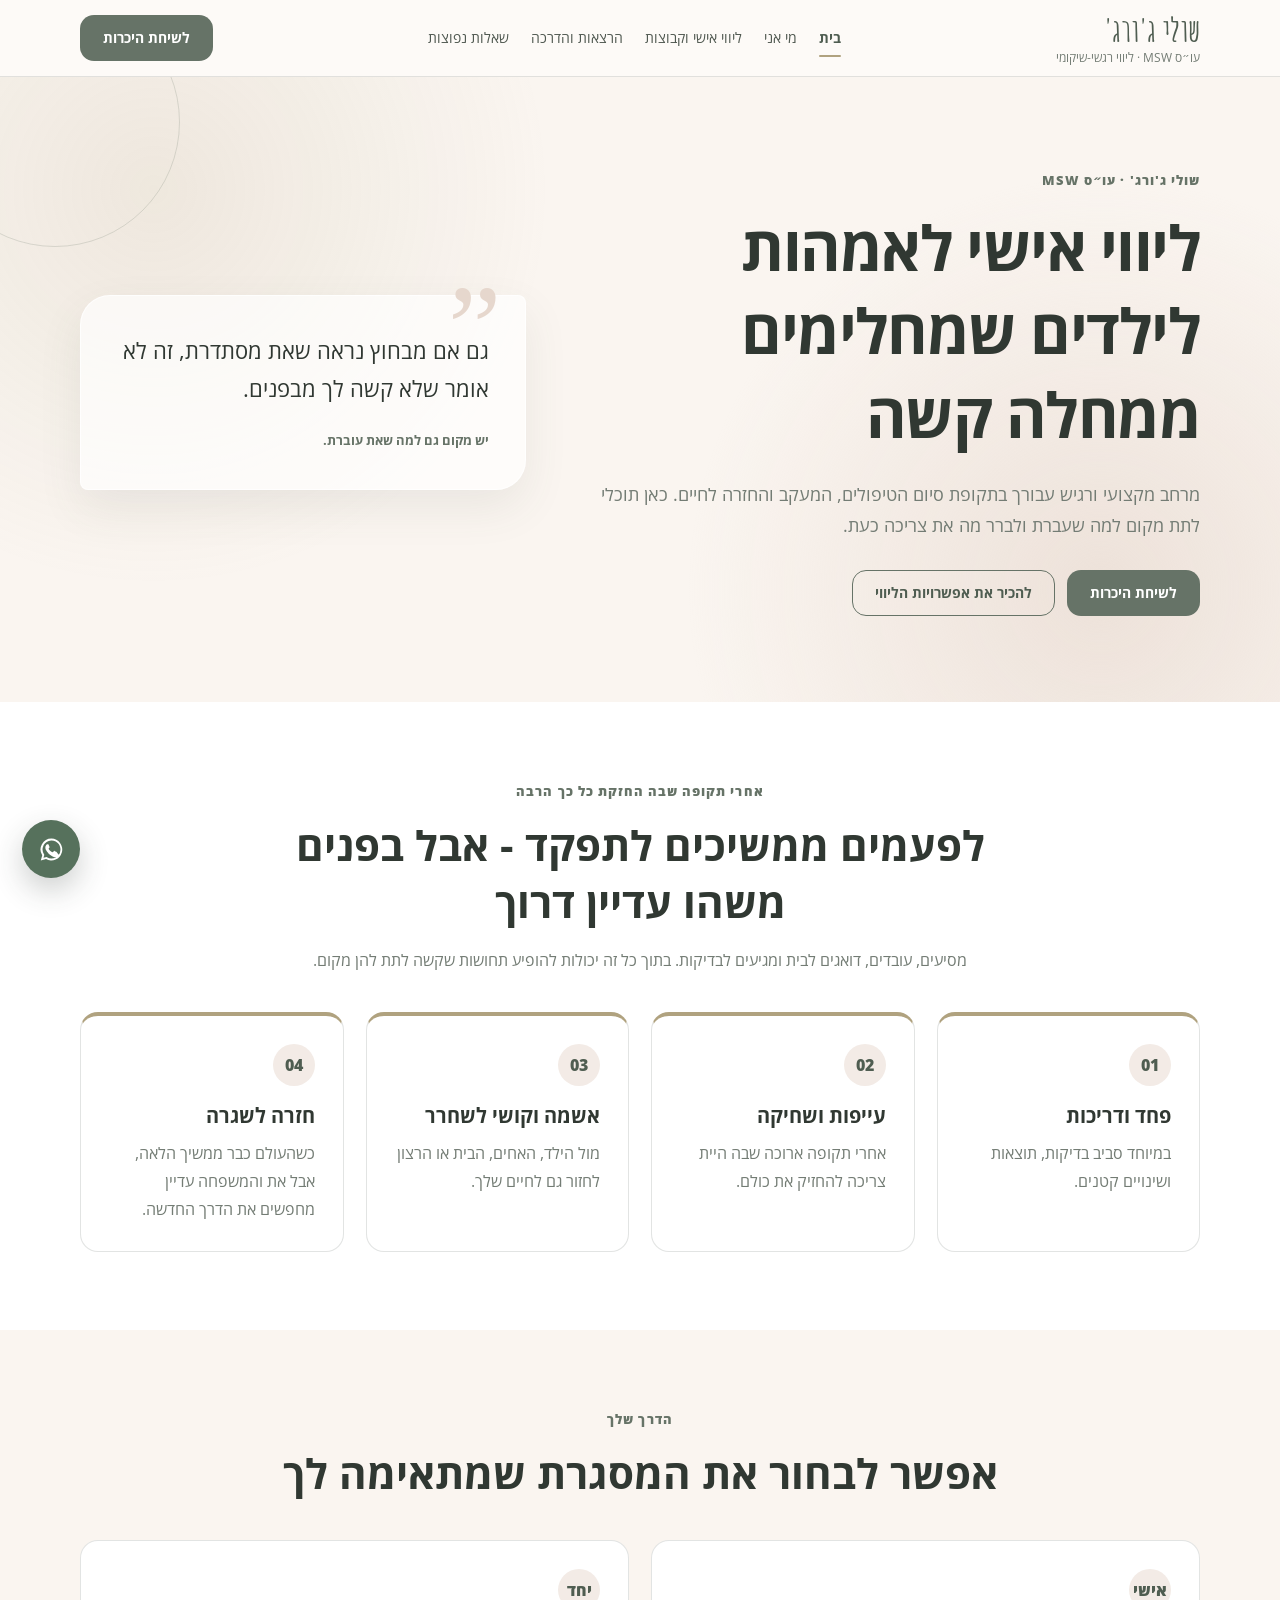
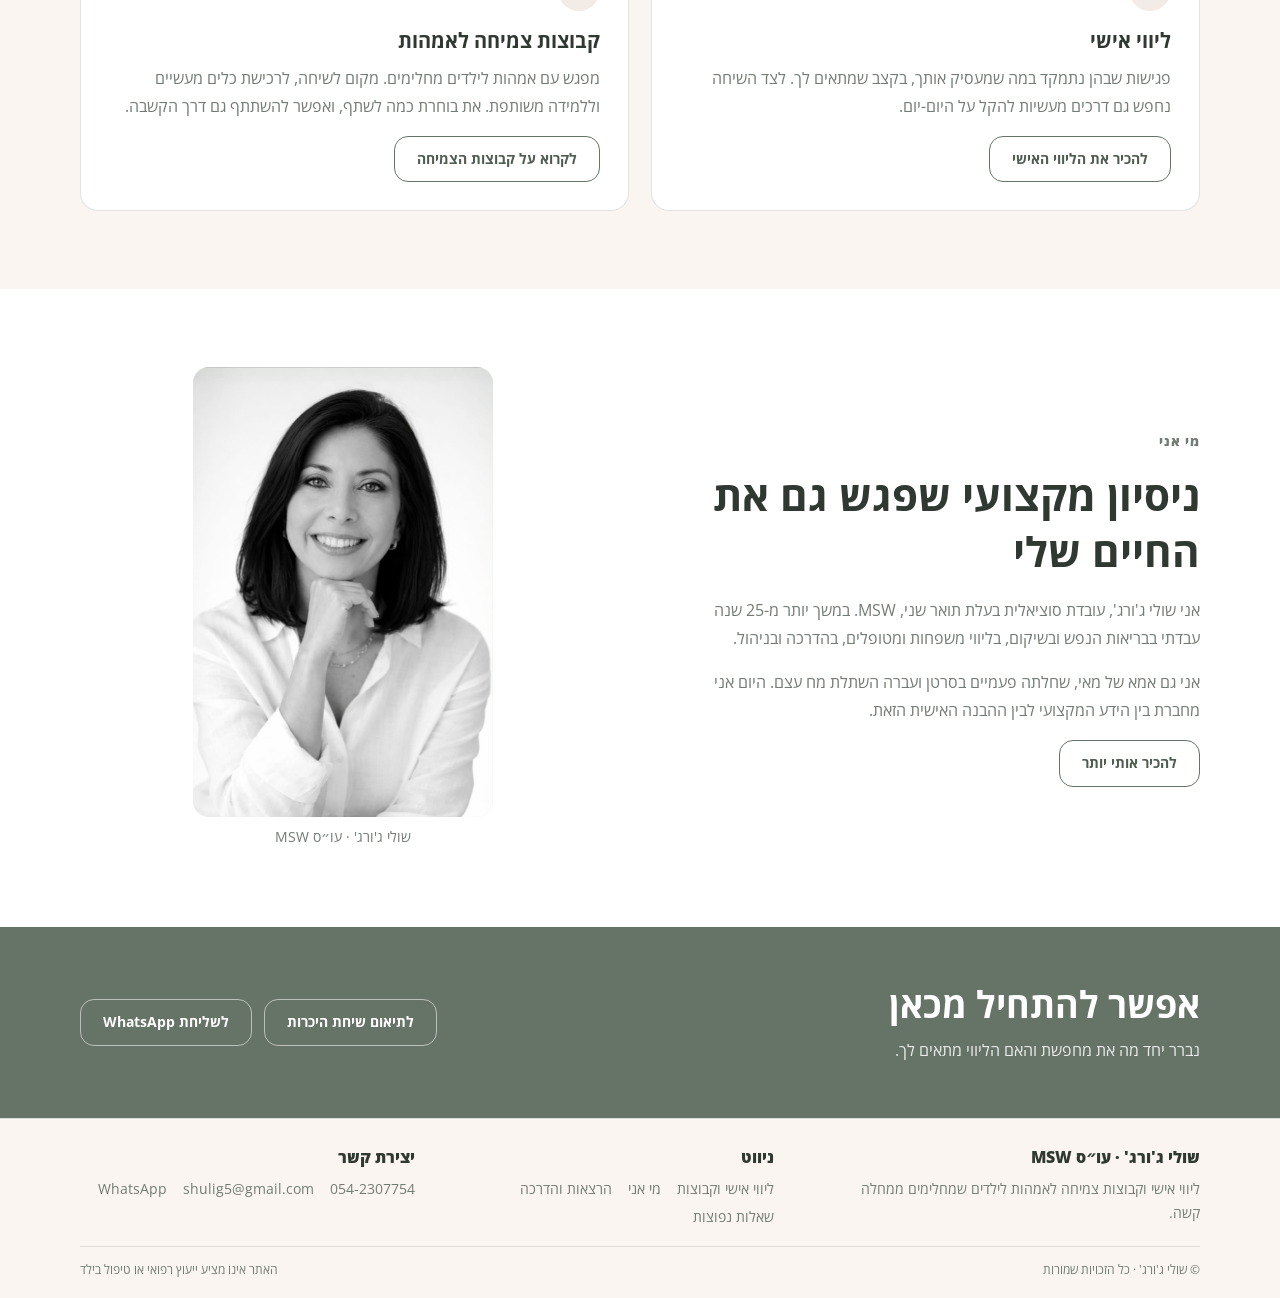
==== index.html @ ddf1c006 "Add Shuli portrait and compact mobile concern cards" ====
<!doctype html>
<html lang="he" dir="rtl">
  <head>
    <meta charset="UTF-8" />
    <meta name="viewport" content="width=device-width, initial-scale=1" />
    <title>שולי ג'ורג' | ליווי אישי וקבוצות צמיחה לאמהות</title>
    <meta name="description" content="ליווי אישי וקבוצות צמיחה לאמהות לילדים שמחלימים ממחלה קשה. שולי ג'ורג', עו״ס MSW, מציעה מרחב רגשי-שיקומי בתקופת סיום הטיפולים והחזרה לחיים." />
    <meta property="og:title" content="שולי ג'ורג' | ליווי אישי וקבוצות צמיחה לאמהות" />
    <meta property="og:description" content="ליווי אישי וקבוצות צמיחה לאמהות לילדים שמחלימים ממחלה קשה. שולי ג'ורג', עו״ס MSW, מציעה מרחב רגשי-שיקומי בתקופת סיום הטיפולים והחזרה לחיים." />
    <meta property="og:type" content="website" />
    <meta property="og:locale" content="he_IL" />
    <meta property="og:site_name" content="שולי ג'ורג'" />
    <meta name="twitter:card" content="summary" />
    <meta name="twitter:title" content="שולי ג'ורג' | ליווי אישי וקבוצות צמיחה לאמהות" />
    <meta name="twitter:description" content="ליווי אישי וקבוצות צמיחה לאמהות לילדים שמחלימים ממחלה קשה. שולי ג'ורג', עו״ס MSW, מציעה מרחב רגשי-שיקומי בתקופת סיום הטיפולים והחזרה לחיים." />
    <link rel="icon" href="favicon.svg" />
    <link rel="stylesheet" href="styles.css?v=portrait-compact-cards" />
    <script type="application/ld+json">{"@context":"https://schema.org","@type":"WebPage","name":"שולי ג'ורג' | ליווי אישי וקבוצות צמיחה לאמהות","description":"ליווי אישי וקבוצות צמיחה לאמהות לילדים שמחלימים ממחלה קשה. שולי ג'ורג', עו״ס MSW, מציעה מרחב רגשי-שיקומי בתקופת סיום הטיפולים והחזרה לחיים.","inLanguage":"he","author":{"@type":"Person","name":"שולי ג'ורג'","jobTitle":"עובדת סוציאלית MSW","telephone":"+972542307754","email":"shulig5@gmail.com","knowsLanguage":"he"}}</script>
  </head>
  <body>
    <a class="skip-link" href="#main">דילוג לתוכן המרכזי</a>
    <header class="site-header">
      <div class="container header-inner">
        <a class="brand" href="index.html" aria-label="שולי ג'ורג' - עמוד הבית">
          <span class="brand-name">שולי ג'ורג'</span>
          <span class="brand-role">עו״ס MSW · ליווי רגשי-שיקומי</span>
        </a>
        <nav class="desktop-nav" aria-label="ניווט ראשי">
          <a href="index.html" aria-current="page">בית</a>
          <a href="about.html">מי אני</a>
          <a href="support.html">ליווי אישי וקבוצות</a>
          <a href="organizations.html">הרצאות והדרכה</a>
          <a href="faq.html">שאלות נפוצות</a>
        </nav>
        <div class="header-actions">
          <a class="button button-primary" href="tel:+972542307754">לשיחת היכרות</a>
          <button class="menu-toggle" type="button" aria-label="פתיחת תפריט" aria-expanded="false" aria-controls="mobile-nav" data-menu-button><span></span></button>
        </div>
      </div>
      <nav class="mobile-nav" id="mobile-nav" aria-label="ניווט לנייד" data-mobile-menu>
        <a href="index.html" aria-current="page">בית</a><a href="about.html">מי אני</a><a href="support.html">ליווי אישי וקבוצות</a><a href="organizations.html">הרצאות והדרכת צוותים</a><a href="faq.html">שאלות נפוצות</a><a class="button button-primary" href="tel:+972542307754">לשיחת היכרות</a>
      </nav>
    </header>

    <main id="main">
      <section class="hero">
        <div class="container hero-grid">
          <div class="aos">
            <p class="eyebrow">שולי ג'ורג' · עו״ס MSW</p>
            <h1>ליווי אישי לאמהות לילדים שמחלימים ממחלה קשה</h1>
            <p class="hero-copy">מרחב מקצועי ורגיש עבורך בתקופת סיום הטיפולים, המעקב והחזרה לחיים. כאן תוכלי לתת מקום למה שעברת ולברר מה את צריכה כעת.</p>
            <div class="hero-actions">
              <a class="button button-primary" href="tel:+972542307754">לשיחת היכרות</a>
              <a class="button button-secondary" href="support.html">להכיר את אפשרויות הליווי</a>
            </div>
          </div>
          <aside class="hero-card aos" aria-label="מסר אישי">
            <p>גם אם מבחוץ נראה שאת מסתדרת, זה לא אומר שלא קשה לך מבפנים.</p>
            <small>יש מקום גם למה שאת עוברת.</small>
          </aside>
        </div>
      </section>

      <section class="section section-white">
        <div class="container">
          <div class="section-heading aos">
            <p class="eyebrow">אחרי תקופה שבה החזקת כל כך הרבה</p>
            <h2>לפעמים ממשיכים לתפקד - אבל בפנים משהו עדיין דרוך</h2>
            <p>מסיעים, עובדים, דואגים לבית ומגיעים לבדיקות. בתוך כל זה יכולות להופיע תחושות שקשה לתת להן מקום.</p>
          </div>
          <div class="grid-4 concern-cards">
            <article class="card card-accent aos"><span class="number">01</span><h3>פחד ודריכות</h3><p>במיוחד סביב בדיקות, תוצאות ושינויים קטנים.</p></article>
            <article class="card card-accent aos"><span class="number">02</span><h3>עייפות ושחיקה</h3><p>אחרי תקופה ארוכה שבה היית צריכה להחזיק את כולם.</p></article>
            <article class="card card-accent aos"><span class="number">03</span><h3>אשמה וקושי לשחרר</h3><p>מול הילד, האחים, הבית או הרצון לחזור גם לחיים שלך.</p></article>
            <article class="card card-accent aos"><span class="number">04</span><h3>חזרה לשגרה</h3><p>כשהעולם כבר ממשיך הלאה, אבל את והמשפחה עדיין מחפשים את הדרך החדשה.</p></article>
          </div>
        </div>
      </section>

      <section class="section section-alt">
        <div class="container">
          <div class="section-heading aos"><p class="eyebrow">הדרך שלך</p><h2>אפשר לבחור את המסגרת שמתאימה לך</h2></div>
          <div class="grid-2">
            <article class="card aos">
              <span class="number">אישי</span>
              <h3>ליווי אישי</h3>
              <p>פגישות שבהן נתמקד במה שמעסיק אותך, בקצב שמתאים לך. לצד השיחה נחפש גם דרכים מעשיות להקל על היום-יום.</p>
              <a class="button button-secondary" href="support.html#personal">להכיר את הליווי האישי</a>
            </article>
            <article class="card aos">
              <span class="number">יחד</span>
              <h3>קבוצות צמיחה לאמהות</h3>
              <p>מפגש עם אמהות לילדים מחלימים. מקום לשיחה, לרכישת כלים מעשיים וללמידה משותפת. את בוחרת כמה לשתף, ואפשר להשתתף גם דרך הקשבה.</p>
              <a class="button button-secondary" href="support.html#group">לקרוא על קבוצות הצמיחה</a>
            </article>
          </div>
        </div>
      </section>

      <section class="section section-white">
        <div class="container split split-center">
          <div class="prose aos">
            <p class="eyebrow">מי אני</p>
            <h2>ניסיון מקצועי שפגש גם את החיים שלי</h2>
            <p>אני שולי ג'ורג', עובדת סוציאלית בעלת תואר שני, MSW. במשך יותר מ-25 שנה עבדתי בבריאות הנפש ובשיקום, בליווי משפחות ומטופלים, בהדרכה ובניהול.</p>
            <p>אני גם אמא של מאי, שחלתה פעמיים בסרטן ועברה השתלת מח עצם. היום אני מחברת בין הידע המקצועי לבין ההבנה האישית הזאת.</p>
            <a class="button button-secondary" href="about.html">להכיר אותי יותר</a>
          </div>
          <figure class="portrait aos">
            <div class="portrait-crop"><img src="assets/shuli-george-portrait.jpg" alt="שולי ג'ורג', עובדת סוציאלית MSW, בתצלום שחור לבן" width="590" height="1280" loading="lazy" decoding="async" /></div>
            <figcaption>שולי ג'ורג' · עו״ס MSW</figcaption>
          </figure>
        </div>
      </section>

      <section class="cta-band">
        <div class="container cta-inner">
          <div><h2>אפשר להתחיל מכאן</h2><p>נברר יחד מה את מחפשת והאם הליווי מתאים לך.</p></div>
          <div class="cta-actions"><a class="button button-light" href="tel:+972542307754">לתיאום שיחת היכרות</a><a class="button button-light" href="https://wa.me/972542307754?text=היי%2C%20אשמח%20לברר%20על%20הליווי" target="_blank" rel="noopener noreferrer">לשליחת WhatsApp</a></div>
        </div>
      </section>
    </main>

    <footer class="site-footer">
      <div class="container">
        <div class="footer-grid">
          <div><p class="footer-title">שולי ג'ורג' · עו״ס MSW</p><p class="footer-text">ליווי אישי וקבוצות צמיחה לאמהות לילדים שמחלימים ממחלה קשה.</p></div>
          <div><p class="footer-title">ניווט</p><div class="footer-links"><a href="support.html">ליווי אישי וקבוצות</a><a href="about.html">מי אני</a><a href="organizations.html">הרצאות והדרכה</a><a href="faq.html">שאלות נפוצות</a></div></div>
          <div><p class="footer-title">יצירת קשר</p><div class="footer-links"><a href="tel:+972542307754" dir="ltr">054-2307754</a><a href="mailto:shulig5@gmail.com">shulig5@gmail.com</a><a href="https://wa.me/972542307754" target="_blank" rel="noopener noreferrer">WhatsApp</a></div></div>
        </div>
        <div class="footer-bottom"><span>© שולי ג'ורג' · כל הזכויות שמורות</span><span>האתר אינו מציע ייעוץ רפואי או טיפול בילד</span></div>
      </div>
    </footer>
    <a class="whatsapp-float" href="https://wa.me/972542307754?text=היי%2C%20אשמח%20לברר%20על%20הליווי" target="_blank" rel="noopener noreferrer" aria-label="שליחת הודעה ב-WhatsApp"><svg viewBox="0 0 32 32" aria-hidden="true"><path d="M16 3A13 13 0 005 22.9L3.3 29l6.2-1.6A13 13 0 1016 3zm0 23.6a10.6 10.6 0 01-5.4-1.5l-.4-.2-3.7 1 1-3.6-.3-.4A10.6 10.6 0 1116 26.6zm5.8-7.9c-.3-.2-1.9-.9-2.2-1-.3-.1-.5-.2-.7.2l-1 1.2c-.2.2-.4.2-.7.1-1.9-.9-3.2-1.7-4.5-3.9-.3-.6.3-.6.9-1.8.1-.2 0-.5 0-.7l-1-2.4c-.3-.6-.6-.5-.8-.5h-.7c-.2 0-.7.1-1 .5s-1.4 1.4-1.4 3.4 1.5 3.9 1.7 4.2c.2.3 2.9 4.4 7 6.2 2.6 1.1 3.6 1.2 4.9 1 .8-.1 1.9-.8 2.2-1.5.3-.8.3-1.4.2-1.5-.1-.2-.4-.3-.7-.5z"/></svg></a>
    <script src="script.js"></script>
  </body>
</html>
---- styles.css ----
@font-face {
  font-family: "Open Sans";
  src: url("./Open_Sans/OpenSans-VariableFont_wdth,wght.ttf") format("truetype");
  font-weight: 300 800;
  font-style: normal;
  font-display: swap;
}
@font-face {
  font-family: "Open Sans";
  src: url("./Open_Sans/OpenSans-Italic-VariableFont_wdth,wght.ttf") format("truetype");
  font-weight: 300 800;
  font-style: italic;
  font-display: swap;
}
@font-face {
  font-family: "Amatic SC";
  src: url("./Amatic_SC,Lora,Open_Sans,Source_Sans_3/Amatic_SC/AmaticSC-Bold.ttf") format("truetype");
  font-weight: 700;
  font-style: normal;
  font-display: swap;
}

:root {
  --cream: #faf5f0;
  --cream-soft: #fdfaf7;
  --rose-beige: #e6d7cd;
  --rose-beige-soft: #f3ebe6;
  --sage: #667367;
  --sage-dark: #4f5d51;
  --sage-light: #dfe5df;
  --gold: #b0a27f;
  --ink: #4f5850;
  --ink-deep: #303832;
  --muted: #737c74;
  --white: #fff;
  --border: rgba(79, 88, 80, 0.16);
  --shadow: 0 18px 45px rgba(79, 88, 80, 0.09);
  --radius: 18px;
  --max: 1120px;
}

*, *::before, *::after { box-sizing: border-box; }
html { scroll-behavior: smooth; }
body {
  margin: 0;
  background: var(--cream-soft);
  color: var(--ink);
  font-family: "Open Sans", Arial, sans-serif;
  font-size: 16px;
  line-height: 1.75;
  -webkit-font-smoothing: antialiased;
}
body.menu-open { overflow: hidden; }
a { color: inherit; text-decoration: none; }
button, input, textarea, select { font: inherit; }
img, svg { display: block; max-width: 100%; }
h1, h2, h3, p { margin-top: 0; }
h1, h2, h3 { color: var(--ink-deep); line-height: 1.35; }
h1 { max-width: 720px; margin-bottom: 22px; font-size: clamp(36px, 5vw, 62px); font-weight: 700; letter-spacing: -0.025em; }
h2 { margin-bottom: 16px; font-size: clamp(28px, 3.5vw, 42px); font-weight: 700; }
h3 { margin-bottom: 10px; font-size: 20px; }

.skip-link { position: fixed; top: 12px; right: 12px; z-index: 200; padding: 8px 14px; border-radius: 10px; background: var(--ink-deep); color: var(--white); transform: translateY(-150%); transition: transform .2s ease; }
.skip-link:focus { transform: translateY(0); }
.container { width: min(var(--max), calc(100% - 40px)); margin-inline: auto; }
.narrow { width: min(780px, calc(100% - 40px)); margin-inline: auto; }

.site-header { position: sticky; top: 0; z-index: 100; border-bottom: 1px solid var(--border); background: rgba(253,250,247,.95); backdrop-filter: blur(14px); }
.header-inner { min-height: 76px; display: flex; align-items: center; justify-content: space-between; gap: 24px; }
.brand { flex: 0 0 auto; display: flex; flex-direction: column; line-height: 1.1; }
.brand-name { font-family: "Amatic SC", cursive; color: var(--sage-dark); font-size: 32px; font-weight: 700; }
.brand-role { margin-top: 3px; color: var(--muted); font-size: 12px; }
.desktop-nav { display: flex; align-items: center; justify-content: center; gap: 22px; }
.desktop-nav a { position: relative; padding-block: 7px; color: var(--ink); font-size: 14px; white-space: nowrap; }
.desktop-nav a::after { content: ""; position: absolute; right: 0; bottom: 0; width: 100%; height: 2px; border-radius: 2px; background: var(--gold); transform: scaleX(0); transform-origin: right; transition: transform .2s ease; }
.desktop-nav a:hover::after, .desktop-nav a[aria-current="page"]::after { transform: scaleX(1); }
.desktop-nav a[aria-current="page"] { color: var(--sage-dark); font-weight: 700; }
.header-actions { display: flex; align-items: center; gap: 10px; }
.menu-toggle { display: none; width: 44px; height: 44px; padding: 10px; border: 1px solid var(--border); border-radius: 12px; background: transparent; color: var(--ink-deep); cursor: pointer; }
.menu-toggle span, .menu-toggle::before, .menu-toggle::after { content: ""; display: block; height: 2px; border-radius: 2px; background: currentColor; transition: transform .2s ease, opacity .2s ease; }
.menu-toggle span { margin-block: 5px; }
.menu-toggle[aria-expanded="true"]::before { transform: translateY(7px) rotate(45deg); }
.menu-toggle[aria-expanded="true"] span { opacity: 0; }
.menu-toggle[aria-expanded="true"]::after { transform: translateY(-7px) rotate(-45deg); }
.mobile-nav { display: none; }

.button { min-height: 46px; display: inline-flex; align-items: center; justify-content: center; gap: 8px; padding: 10px 22px; border: 1px solid transparent; border-radius: 14px; font-weight: 700; font-size: 14px; cursor: pointer; transition: transform .2s ease, background .2s ease, border-color .2s ease; }
.button:hover { transform: translateY(-2px); }
.button-primary { background: var(--sage); color: var(--white); }
.button-primary:hover { background: var(--sage-dark); }
.button-secondary { border-color: var(--sage); background: transparent; color: var(--sage-dark); }
.button-secondary:hover { background: var(--sage-light); }
.button-light { border-color: rgba(255,255,255,.55); color: var(--white); }
.button-light:hover { background: rgba(255,255,255,.12); }

.hero { position: relative; overflow: hidden; padding: 92px 0 86px; background: radial-gradient(circle at 12% 18%, rgba(176,162,127,.16), transparent 32%), radial-gradient(circle at 86% 82%, rgba(230,215,205,.65), transparent 34%), var(--cream); }
.hero::after { content: ""; position: absolute; top: -80px; left: -70px; width: 250px; height: 250px; border: 1px solid rgba(102,115,103,.2); border-radius: 50%; }
.hero-grid { position: relative; z-index: 1; display: grid; grid-template-columns: 1.15fr .85fr; align-items: center; gap: 70px; }
.eyebrow { margin: 0 0 14px; color: var(--sage); font-size: 13px; font-weight: 800; letter-spacing: .08em; }
.hero-copy { max-width: 680px; margin-bottom: 28px; color: var(--muted); font-size: 18px; }
.hero-actions, .cta-actions { display: flex; flex-wrap: wrap; gap: 12px; }
.hero-card { position: relative; padding: 36px; border: 1px solid rgba(255,255,255,.75); border-radius: 30px 8px 30px 8px; background: rgba(255,255,255,.68); box-shadow: var(--shadow); }
.hero-card::before { content: "”"; position: absolute; top: -28px; right: 24px; color: var(--rose-beige); font-family: Georgia, serif; font-size: 120px; line-height: 1; }
.hero-card p { position: relative; margin-bottom: 18px; color: var(--ink-deep); font-size: 22px; line-height: 1.7; }
.hero-card small { color: var(--sage); font-weight: 700; }
.page-hero { padding: 72px 0 66px; border-bottom: 1px solid var(--border); background: var(--cream); text-align: center; }
.page-hero h1 { max-width: 900px; margin-inline: auto; font-size: clamp(34px, 4.5vw, 54px); }
.page-hero p:last-child { max-width: 720px; margin: 0 auto; color: var(--muted); font-size: 18px; }

.section { padding: 78px 0; }
.section-sm { padding: 54px 0; }
.section-alt { background: var(--cream); }
.section-white { background: var(--white); }
.section-heading { max-width: 720px; margin: 0 auto 38px; text-align: center; }
.section-heading p:last-child { color: var(--muted); }
.grid-2, .grid-3, .grid-4 { display: grid; gap: 22px; }
.grid-2 { grid-template-columns: repeat(2, 1fr); }
.grid-3 { grid-template-columns: repeat(3, 1fr); }
.grid-4 { grid-template-columns: repeat(4, 1fr); }
.card { padding: 28px; border: 1px solid var(--border); border-radius: var(--radius); background: var(--white); }
.card-accent { border-top: 4px solid var(--gold); }
.card p:last-child, .prose p:last-child { margin-bottom: 0; }
.card p, .prose p, .feature-list li { color: var(--muted); }
.number { width: 42px; height: 42px; margin-bottom: 16px; display: inline-flex; align-items: center; justify-content: center; border-radius: 50%; background: var(--rose-beige-soft); color: var(--sage-dark); font-weight: 800; }
.feature-list { margin: 0; padding: 0; list-style: none; }
.feature-list li { position: relative; padding: 8px 28px 8px 0; }
.feature-list li::before { content: ""; position: absolute; top: 18px; right: 3px; width: 8px; height: 8px; border-radius: 50%; background: var(--gold); }
.split { display: grid; grid-template-columns: 1fr 1fr; align-items: start; gap: 70px; }
.split-center { align-items: center; }
.portrait { width: min(100%, 300px); margin: 0 auto; }
.about-portrait-column { display: grid; gap: 24px; }
/* Show only the photograph (y=198..1082) from the supplied 590x1280 screenshot. */
.portrait-crop { position: relative; aspect-ratio: 590 / 884; overflow: hidden; border-radius: 16px; background: var(--cream); }
.portrait-crop img { position: absolute; top: -22.3982%; left: 0; width: 100%; height: auto; }
.portrait figcaption { margin-top: 8px; text-align: center; color: var(--muted); font-size: 14px; }
.quote-panel, .highlight-panel { padding: 38px; border-radius: 26px 8px 26px 8px; background: var(--rose-beige-soft); }
.highlight-panel { background: var(--sage); color: var(--white); }
.highlight-panel h2, .highlight-panel h3, .highlight-panel p, .highlight-panel li { color: var(--white); }
.detail-row { padding: 24px 0; border-bottom: 1px solid var(--border); }
.detail-row:first-child { padding-top: 0; }
.detail-row:last-child { padding-bottom: 0; border-bottom: 0; }

.faq-list { display: grid; gap: 12px; }
.faq-item { border: 1px solid var(--border); border-radius: 15px; background: var(--white); overflow: hidden; }
.faq-item summary { position: relative; padding: 20px 58px 20px 24px; color: var(--ink-deep); font-weight: 700; cursor: pointer; list-style: none; }
.faq-item summary::-webkit-details-marker { display: none; }
.faq-item summary::before, .faq-item summary::after { content: ""; position: absolute; top: 50%; right: 22px; width: 14px; height: 2px; background: var(--sage); transition: transform .2s ease; }
.faq-item summary::after { transform: rotate(90deg); }
.faq-item[open] summary::after { transform: rotate(0deg); }
.faq-answer { padding: 0 24px 22px; color: var(--muted); }

.contact-grid { display: grid; grid-template-columns: .8fr 1.2fr; gap: 58px; align-items: start; }
.contact-list { display: grid; gap: 12px; margin-top: 28px; }
.contact-link { display: flex; align-items: center; justify-content: space-between; gap: 18px; padding: 16px 18px; border: 1px solid var(--border); border-radius: 14px; background: var(--white); transition: border-color .2s ease, transform .2s ease; }
.contact-link:hover { border-color: var(--sage); transform: translateX(-3px); }
.contact-link strong { color: var(--ink-deep); }
.contact-link span:last-child { color: var(--sage); direction: ltr; }
.contact-form { padding: 34px; border: 1px solid var(--border); border-radius: 22px; background: var(--white); box-shadow: var(--shadow); }
.field-grid { display: grid; grid-template-columns: 1fr 1fr; gap: 18px; }
.field { margin-bottom: 18px; }
.field label { display: block; margin-bottom: 7px; color: var(--ink-deep); font-size: 14px; font-weight: 700; }
.field input, .field textarea, .field select { width: 100%; padding: 13px 14px; border: 1px solid var(--border); border-radius: 11px; background: var(--cream-soft); color: var(--ink-deep); outline: none; transition: border-color .2s ease, box-shadow .2s ease; }
.field textarea { min-height: 130px; resize: vertical; }
.field input:focus, .field textarea:focus, .field select:focus { border-color: var(--sage); box-shadow: 0 0 0 3px rgba(102,115,103,.12); }
.form-note { margin: 12px 0 0; color: var(--muted); font-size: 13px; }
.form-success { display: none; padding: 40px; border: 1px solid var(--border); border-radius: 22px; background: var(--sage-light); text-align: center; }
.form-success.visible { display: block; }
.contact-form.hidden { display: none; }

.cta-band { padding: 54px 0; background: var(--sage); color: var(--white); }
.cta-inner { display: flex; align-items: center; justify-content: space-between; gap: 28px; }
.cta-band h2, .cta-band p { color: var(--white); }
.cta-band h2 { margin-bottom: 6px; font-size: clamp(25px, 3vw, 36px); }
.cta-band p { margin-bottom: 0; opacity: .86; }
.site-footer { padding: 24px 0 18px; border-top: 1px solid var(--border); background: var(--cream); }
.footer-grid { display: grid; grid-template-columns: 1.2fr 1fr 1fr; gap: 24px; padding-bottom: 16px; }
.footer-title { margin-bottom: 6px; color: var(--ink-deep); font-weight: 800; }
.footer-text { max-width: 360px; margin-bottom: 0; color: var(--muted); font-size: 14px; }
.footer-links { display: flex; flex-wrap: wrap; align-items: center; gap: 4px 16px; }
.footer-links a { color: var(--muted); font-size: 14px; }
.footer-links a:hover { color: var(--sage-dark); }
.footer-bottom { display: flex; justify-content: space-between; gap: 8px 20px; padding-top: 12px; border-top: 1px solid var(--border); color: var(--muted); font-size: 12px; }
.whatsapp-float { position: fixed; bottom: 22px; left: 22px; z-index: 80; width: 58px; height: 58px; display: flex; align-items: center; justify-content: center; border-radius: 50%; background: #56715c; color: var(--white); box-shadow: 0 12px 30px rgba(48,56,50,.24); transition: transform .2s ease, background .2s ease; }
.whatsapp-float:hover { background: var(--sage-dark); transform: translateY(-3px); }
.whatsapp-float svg { width: 27px; height: 27px; fill: currentColor; }
.aos { opacity: 0; transform: translateY(18px); transition: opacity .55s ease, transform .55s ease; }
.aos.visible { opacity: 1; transform: translateY(0); }

@media (prefers-reduced-motion: reduce) {
  *, *::before, *::after { scroll-behavior: auto !important; transition-duration: .01ms !important; }
  .aos { opacity: 1; transform: none; }
}
@media (max-width: 1000px) {
  .desktop-nav, .header-actions > .button { display: none; }
  .menu-toggle { display: block; }
  .mobile-nav { position: fixed; inset: 76px 0 auto; max-height: calc(100vh - 76px); padding: 18px 20px 24px; overflow-y: auto; border-bottom: 1px solid var(--border); background: var(--cream-soft); }
  .mobile-nav.open { display: grid; gap: 4px; }
  .mobile-nav a { padding: 11px 8px; border-bottom: 1px solid var(--border); font-weight: 600; }
  .mobile-nav .button { margin-top: 10px; color: var(--white); }
  .hero-grid, .split, .contact-grid { grid-template-columns: 1fr; gap: 42px; }
  .grid-4 { grid-template-columns: repeat(2, 1fr); }
  .footer-grid { grid-template-columns: 1.2fr 1fr; }
}
@media (max-width: 700px) {
  .container, .narrow { width: min(100% - 30px, var(--max)); }
  .brand-name { font-size: 27px; }
  .brand-role { font-size: 10px; }
  .hero { padding: 64px 0 58px; }
  .hero-grid { gap: 34px; }
  .hero-card { padding: 28px; }
  .hero-card p { font-size: 19px; }
  .page-hero { padding: 54px 0 48px; }
  .section { padding: 58px 0; }
  .grid-2, .grid-3, .grid-4, .field-grid, .footer-grid { grid-template-columns: 1fr; }
  .card, .quote-panel, .highlight-panel, .contact-form { padding: 24px; }
  .cta-inner, .footer-bottom { align-items: flex-start; flex-direction: column; }
  .cta-actions, .hero-actions { width: 100%; }
  .hero-actions .button, .cta-actions .button { flex: 1 1 100%; }
  .whatsapp-float { bottom: 16px; left: 16px; width: 52px; height: 52px; }
  .site-footer { padding: 14px 0 12px; }
  .footer-grid { gap: 4px; padding-bottom: 8px; }
  .footer-grid > div:nth-child(2) { display: none; }
  .footer-grid .footer-title { margin: 0; }
  .footer-grid > div:not(:first-child) > .footer-title,
  .footer-text { display: none; }
  .footer-links { gap: 0 14px; }
  .footer-links a { padding-block: 5px; }
  .footer-bottom { gap: 2px; padding-top: 8px; padding-left: 60px; }
  .portrait { max-width: 250px; }
  .concern-cards { gap: 10px; }
  .concern-cards .card { display: grid; grid-template-columns: 30px minmax(0, 1fr); align-items: center; gap: 4px 10px; padding: 12px 14px; border-top-width: 2px; border-radius: 14px; }
  .concern-cards .number { width: 30px; height: 30px; margin: 0; font-size: 13px; }
  .concern-cards h3 { margin: 0; font-size: 17px; }
  .concern-cards p { grid-column: 1 / -1; margin: 0; font-size: 14px; line-height: 1.55; }
}
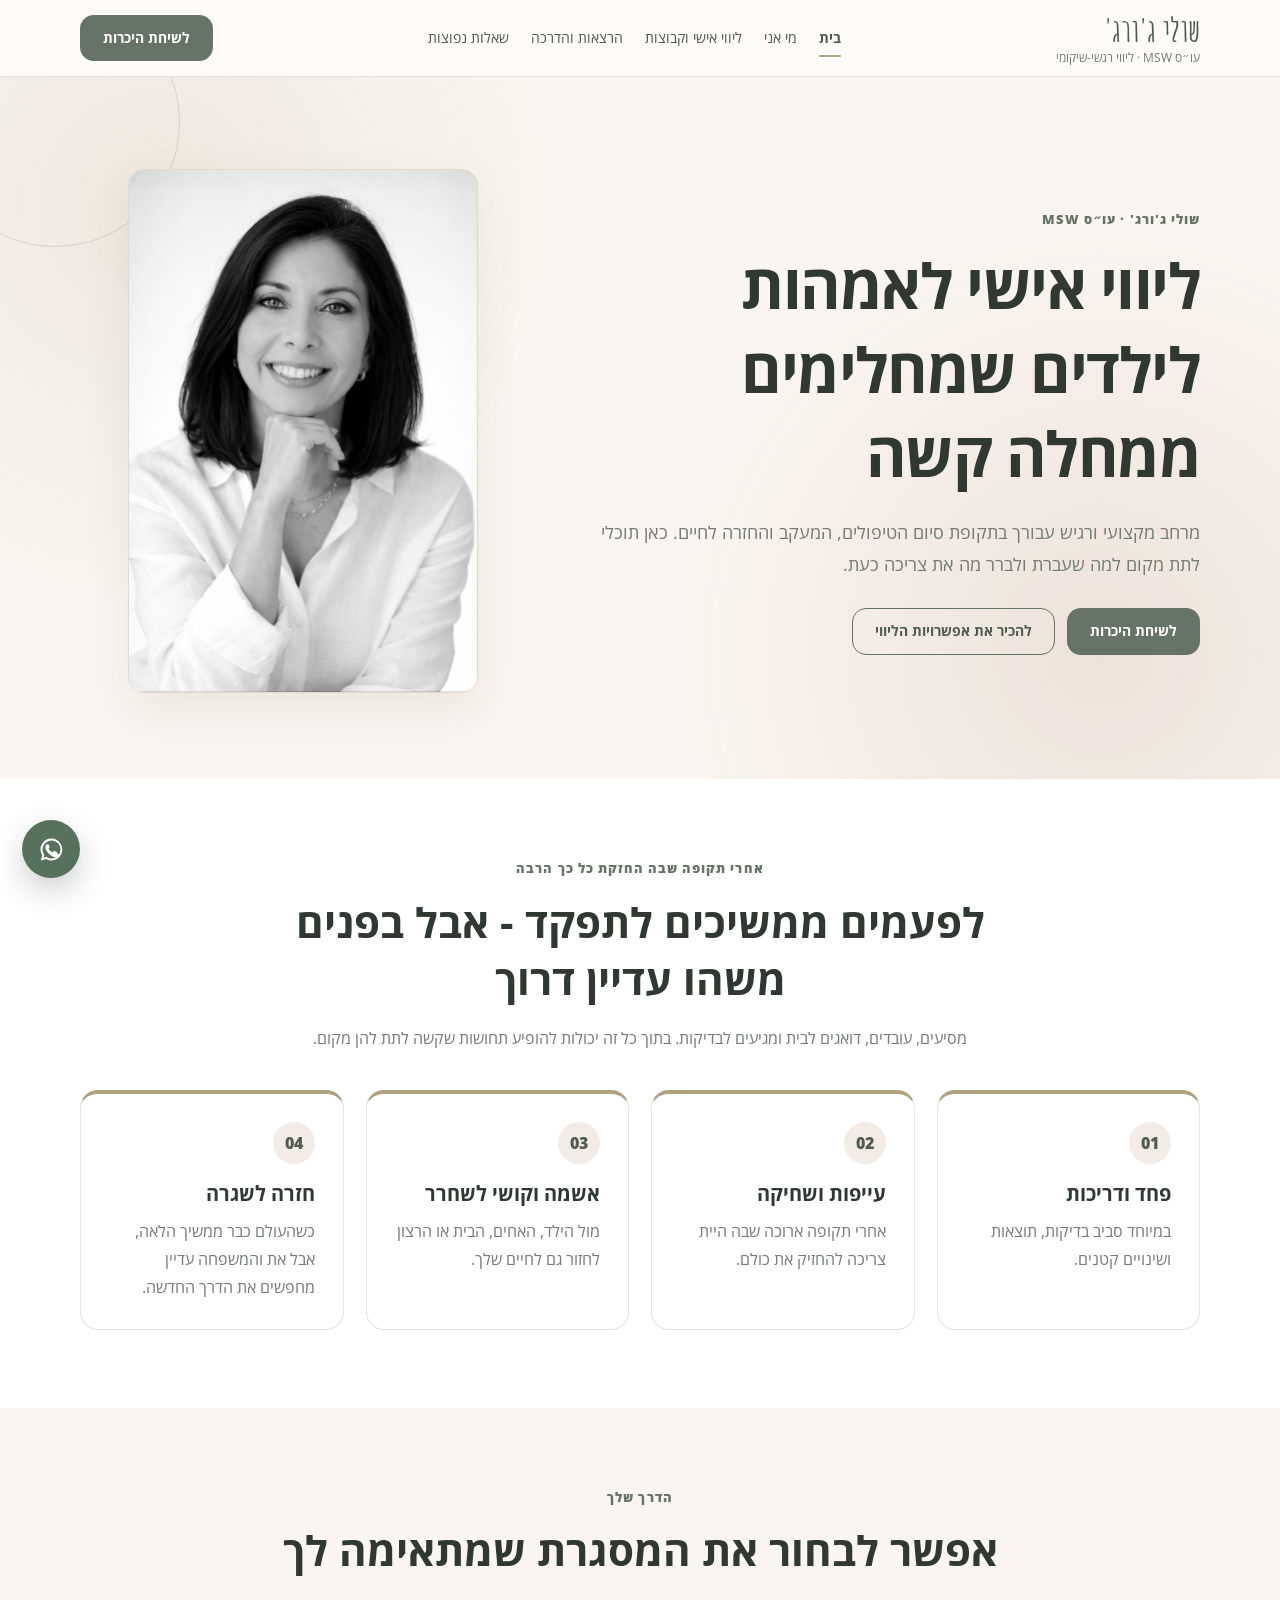
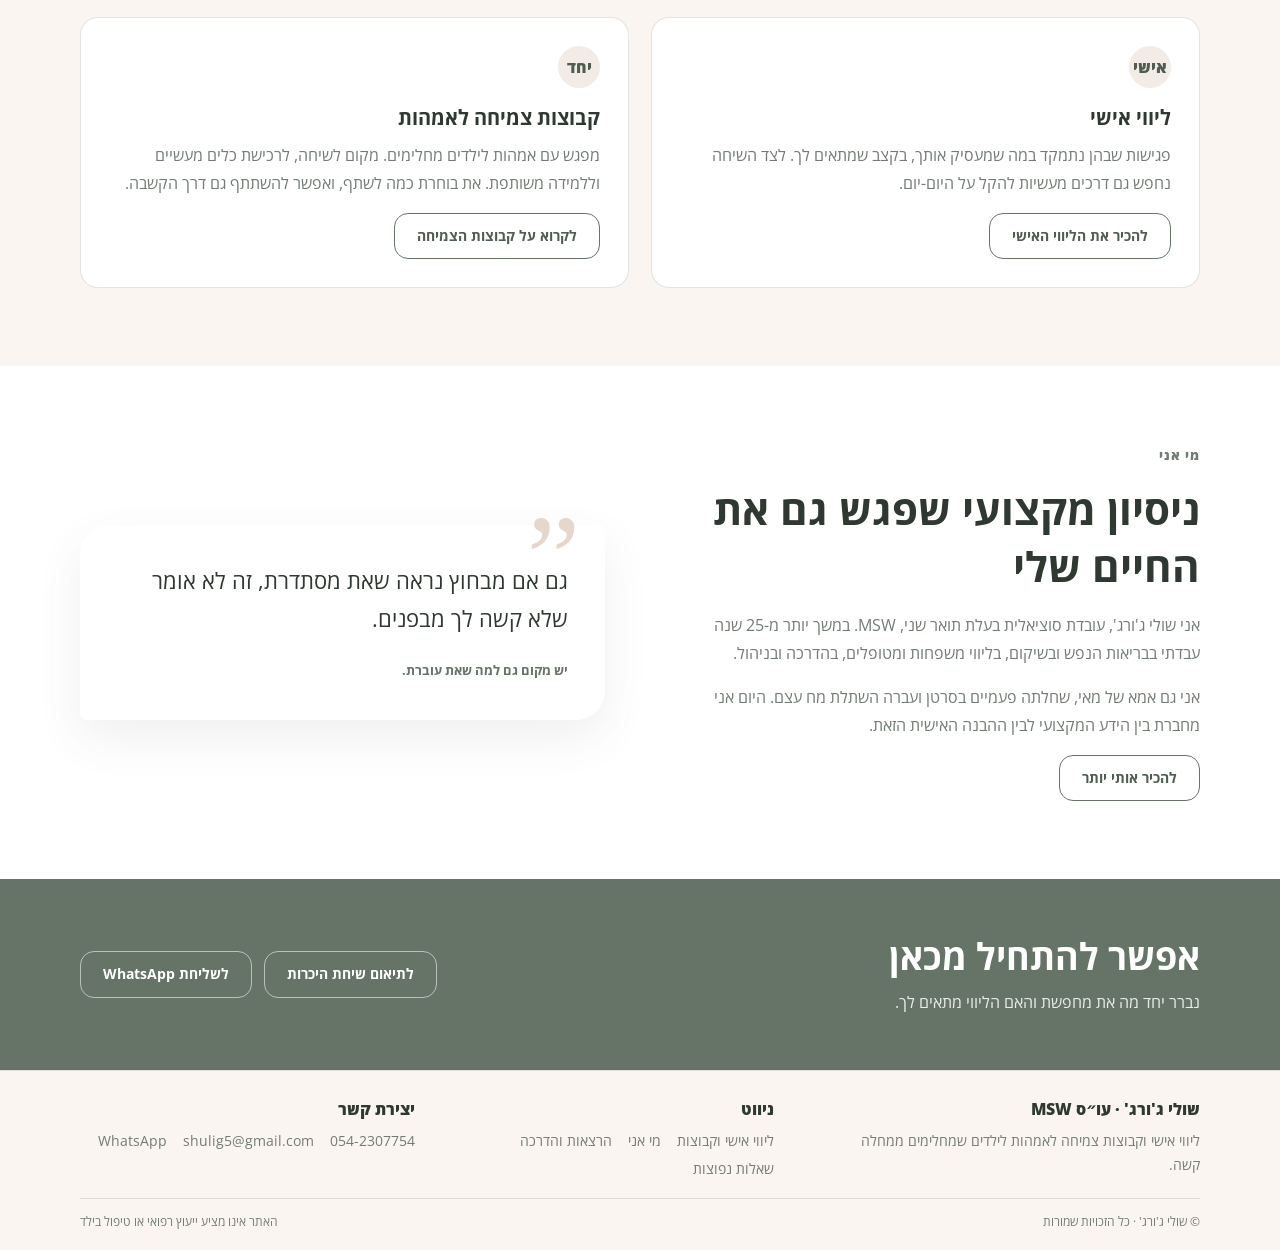
==== commit fac9d9cc: "Place portrait beside homepage headline with responsive mobile layout" ====
--- a/index.html
+++ b/index.html
@@ -14,7 +14,7 @@
     <meta name="twitter:title" content="שולי ג'ורג' | ליווי אישי וקבוצות צמיחה לאמהות" />
     <meta name="twitter:description" content="ליווי אישי וקבוצות צמיחה לאמהות לילדים שמחלימים ממחלה קשה. שולי ג'ורג', עו״ס MSW, מציעה מרחב רגשי-שיקומי בתקופת סיום הטיפולים והחזרה לחיים." />
     <link rel="icon" href="favicon.svg" />
-    <link rel="stylesheet" href="styles.css?v=portrait-compact-cards" />
+    <link rel="stylesheet" href="styles.css?v=hero-portrait" />
     <script type="application/ld+json">{"@context":"https://schema.org","@type":"WebPage","name":"שולי ג'ורג' | ליווי אישי וקבוצות צמיחה לאמהות","description":"ליווי אישי וקבוצות צמיחה לאמהות לילדים שמחלימים ממחלה קשה. שולי ג'ורג', עו״ס MSW, מציעה מרחב רגשי-שיקומי בתקופת סיום הטיפולים והחזרה לחיים.","inLanguage":"he","author":{"@type":"Person","name":"שולי ג'ורג'","jobTitle":"עובדת סוציאלית MSW","telephone":"+972542307754","email":"shulig5@gmail.com","knowsLanguage":"he"}}</script>
   </head>
   <body>
@@ -45,7 +45,7 @@
     <main id="main">
       <section class="hero">
         <div class="container hero-grid">
-          <div class="aos">
+          <div class="hero-intro">
             <p class="eyebrow">שולי ג'ורג' · עו״ס MSW</p>
             <h1>ליווי אישי לאמהות לילדים שמחלימים ממחלה קשה</h1>
             <p class="hero-copy">מרחב מקצועי ורגיש עבורך בתקופת סיום הטיפולים, המעקב והחזרה לחיים. כאן תוכלי לתת מקום למה שעברת ולברר מה את צריכה כעת.</p>
@@ -54,10 +54,9 @@
               <a class="button button-secondary" href="support.html">להכיר את אפשרויות הליווי</a>
             </div>
           </div>
-          <aside class="hero-card aos" aria-label="מסר אישי">
-            <p>גם אם מבחוץ נראה שאת מסתדרת, זה לא אומר שלא קשה לך מבפנים.</p>
-            <small>יש מקום גם למה שאת עוברת.</small>
-          </aside>
+          <figure class="portrait hero-portrait">
+            <div class="portrait-crop"><img src="assets/shuli-george-portrait.jpg" alt="שולי ג'ורג', עובדת סוציאלית MSW, בתצלום שחור לבן" width="590" height="1280" fetchpriority="high" decoding="async" /></div>
+          </figure>
         </div>
       </section>
 
@@ -106,10 +105,10 @@
             <p>אני גם אמא של מאי, שחלתה פעמיים בסרטן ועברה השתלת מח עצם. היום אני מחברת בין הידע המקצועי לבין ההבנה האישית הזאת.</p>
             <a class="button button-secondary" href="about.html">להכיר אותי יותר</a>
           </div>
-          <figure class="portrait aos">
-            <div class="portrait-crop"><img src="assets/shuli-george-portrait.jpg" alt="שולי ג'ורג', עובדת סוציאלית MSW, בתצלום שחור לבן" width="590" height="1280" loading="lazy" decoding="async" /></div>
-            <figcaption>שולי ג'ורג' · עו״ס MSW</figcaption>
-          </figure>
+          <aside class="hero-card aos" aria-label="מסר אישי">
+            <p>גם אם מבחוץ נראה שאת מסתדרת, זה לא אומר שלא קשה לך מבפנים.</p>
+            <small>יש מקום גם למה שאת עוברת.</small>
+          </aside>
         </div>
       </section>
 
--- a/styles.css
+++ b/styles.css
@@ -133,6 +133,8 @@
 .portrait-crop { position: relative; aspect-ratio: 590 / 884; overflow: hidden; border-radius: 16px; background: var(--cream); }
 .portrait-crop img { position: absolute; top: -22.3982%; left: 0; width: 100%; height: auto; }
 .portrait figcaption { margin-top: 8px; text-align: center; color: var(--muted); font-size: 14px; }
+.hero .hero-portrait { width: min(100%, 350px); max-width: none; }
+.hero-portrait .portrait-crop { box-shadow: var(--shadow); border: 1px solid var(--rose-beige); }
 .quote-panel, .highlight-panel { padding: 38px; border-radius: 26px 8px 26px 8px; background: var(--rose-beige-soft); }
 .highlight-panel { background: var(--sage); color: var(--white); }
 .highlight-panel h2, .highlight-panel h3, .highlight-panel p, .highlight-panel li { color: var(--white); }
@@ -200,13 +202,23 @@
   .hero-grid, .split, .contact-grid { grid-template-columns: 1fr; gap: 42px; }
   .grid-4 { grid-template-columns: repeat(2, 1fr); }
   .footer-grid { grid-template-columns: 1.2fr 1fr; }
+  .hero-intro { display: contents; }
+  .hero-grid { gap: 18px; text-align: center; }
+  .hero-intro .eyebrow { grid-row: 1; margin: 0; }
+  .hero-intro h1 { grid-row: 2; margin: 0 auto; max-width: 650px; }
+  .hero .hero-portrait { grid-row: 3; width: 200px; }
+  .hero-intro .hero-copy { grid-row: 4; margin: 0 auto; }
+  .hero-intro .hero-actions { grid-row: 5; justify-content: center; }
 }
 @media (max-width: 700px) {
   .container, .narrow { width: min(100% - 30px, var(--max)); }
   .brand-name { font-size: 27px; }
   .brand-role { font-size: 10px; }
-  .hero { padding: 64px 0 58px; }
-  .hero-grid { gap: 34px; }
+  .hero { padding: 30px 0 36px; }
+  .hero-grid { gap: 16px; }
+  .hero-intro h1 { font-size: clamp(28px, 7.5vw, 36px); }
+  .hero .hero-portrait { width: 170px; }
+  .hero-intro .hero-copy { font-size: 16px; line-height: 1.65; }
   .hero-card { padding: 28px; }
   .hero-card p { font-size: 19px; }
   .page-hero { padding: 54px 0 48px; }
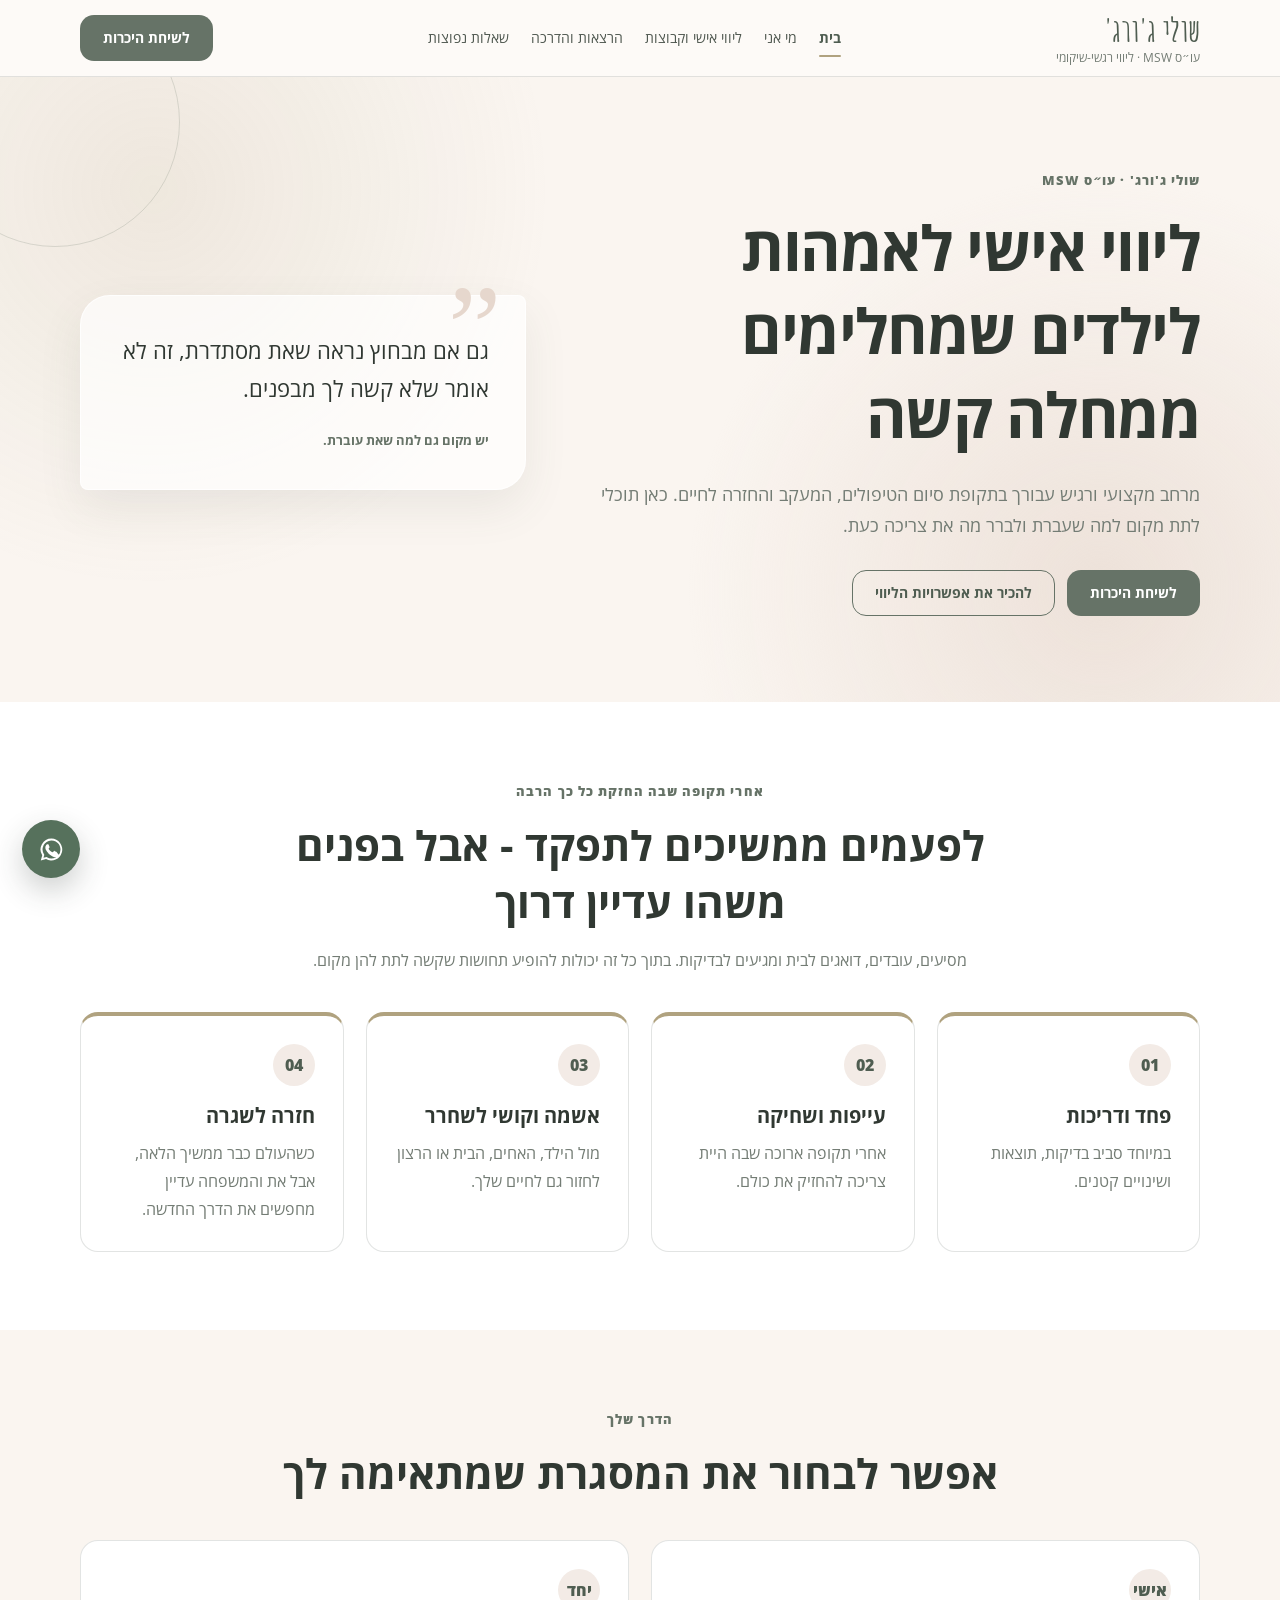
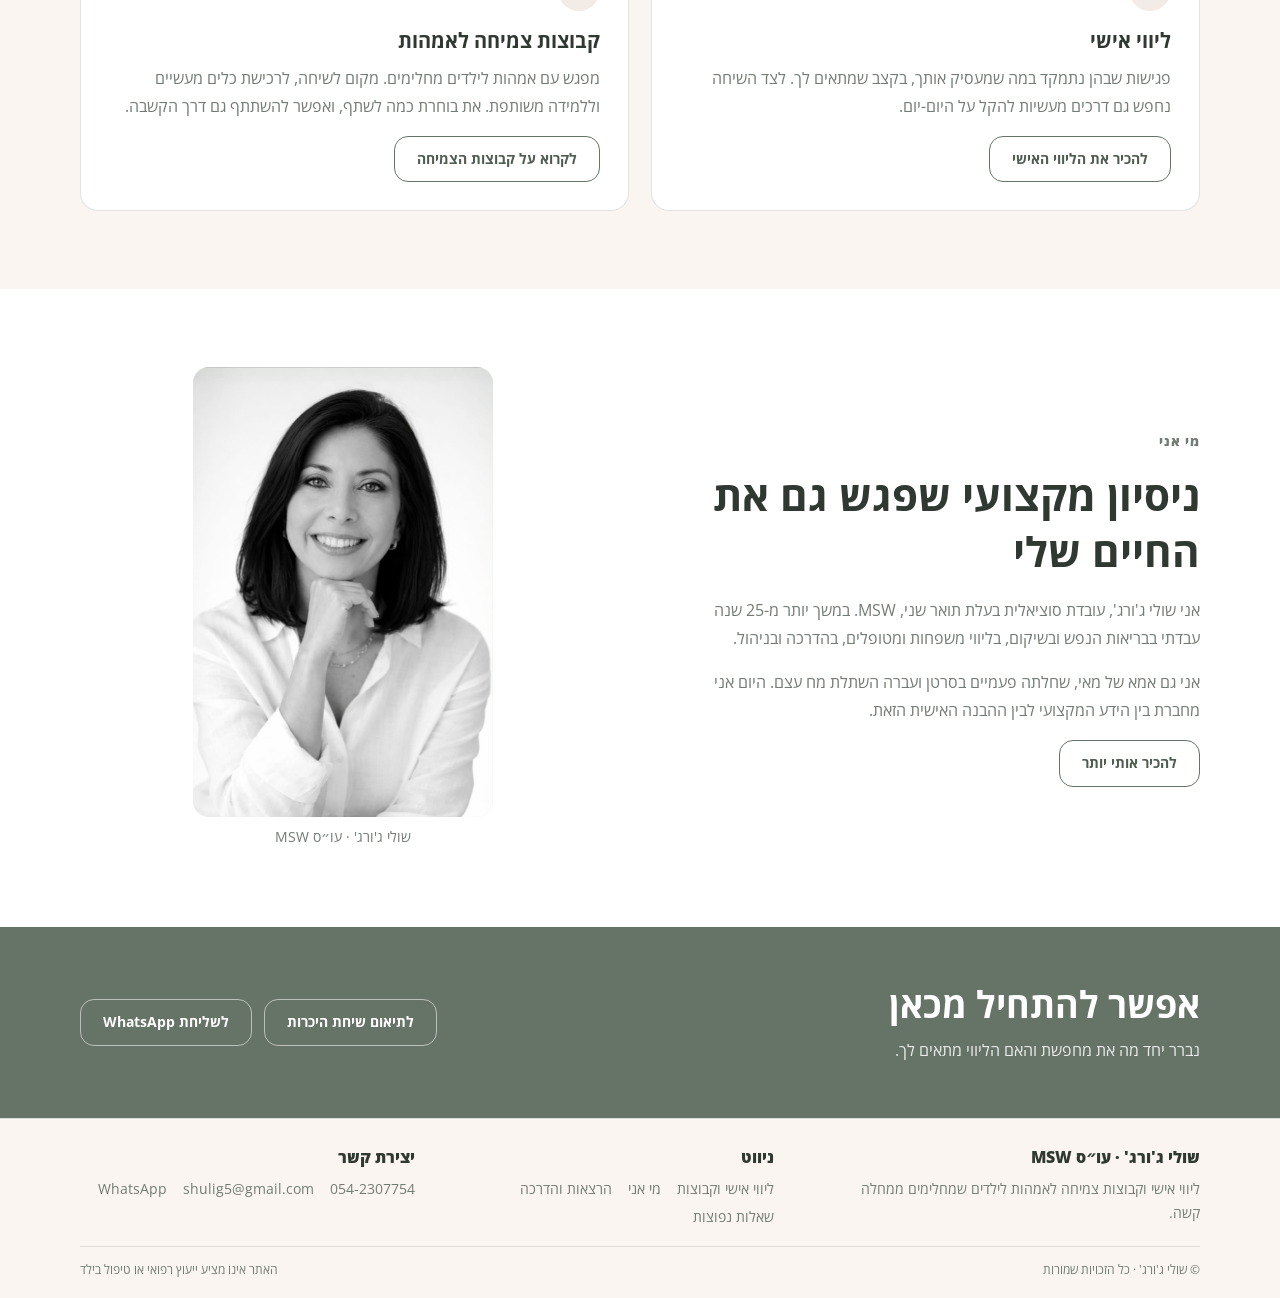
==== commit ed914826: "Revert "Place portrait beside homepage headline with responsive mobile layout" This reverts commit f" ====
--- a/index.html
+++ b/index.html
@@ -14,7 +14,7 @@
     <meta name="twitter:title" content="שולי ג'ורג' | ליווי אישי וקבוצות צמיחה לאמהות" />
     <meta name="twitter:description" content="ליווי אישי וקבוצות צמיחה לאמהות לילדים שמחלימים ממחלה קשה. שולי ג'ורג', עו״ס MSW, מציעה מרחב רגשי-שיקומי בתקופת סיום הטיפולים והחזרה לחיים." />
     <link rel="icon" href="favicon.svg" />
-    <link rel="stylesheet" href="styles.css?v=hero-portrait" />
+    <link rel="stylesheet" href="styles.css?v=portrait-compact-cards" />
     <script type="application/ld+json">{"@context":"https://schema.org","@type":"WebPage","name":"שולי ג'ורג' | ליווי אישי וקבוצות צמיחה לאמהות","description":"ליווי אישי וקבוצות צמיחה לאמהות לילדים שמחלימים ממחלה קשה. שולי ג'ורג', עו״ס MSW, מציעה מרחב רגשי-שיקומי בתקופת סיום הטיפולים והחזרה לחיים.","inLanguage":"he","author":{"@type":"Person","name":"שולי ג'ורג'","jobTitle":"עובדת סוציאלית MSW","telephone":"+972542307754","email":"shulig5@gmail.com","knowsLanguage":"he"}}</script>
   </head>
   <body>
@@ -45,7 +45,7 @@
     <main id="main">
       <section class="hero">
         <div class="container hero-grid">
-          <div class="hero-intro">
+          <div class="aos">
             <p class="eyebrow">שולי ג'ורג' · עו״ס MSW</p>
             <h1>ליווי אישי לאמהות לילדים שמחלימים ממחלה קשה</h1>
             <p class="hero-copy">מרחב מקצועי ורגיש עבורך בתקופת סיום הטיפולים, המעקב והחזרה לחיים. כאן תוכלי לתת מקום למה שעברת ולברר מה את צריכה כעת.</p>
@@ -54,9 +54,10 @@
               <a class="button button-secondary" href="support.html">להכיר את אפשרויות הליווי</a>
             </div>
           </div>
-          <figure class="portrait hero-portrait">
-            <div class="portrait-crop"><img src="assets/shuli-george-portrait.jpg" alt="שולי ג'ורג', עובדת סוציאלית MSW, בתצלום שחור לבן" width="590" height="1280" fetchpriority="high" decoding="async" /></div>
-          </figure>
+          <aside class="hero-card aos" aria-label="מסר אישי">
+            <p>גם אם מבחוץ נראה שאת מסתדרת, זה לא אומר שלא קשה לך מבפנים.</p>
+            <small>יש מקום גם למה שאת עוברת.</small>
+          </aside>
         </div>
       </section>
 
@@ -105,10 +106,10 @@
             <p>אני גם אמא של מאי, שחלתה פעמיים בסרטן ועברה השתלת מח עצם. היום אני מחברת בין הידע המקצועי לבין ההבנה האישית הזאת.</p>
             <a class="button button-secondary" href="about.html">להכיר אותי יותר</a>
           </div>
-          <aside class="hero-card aos" aria-label="מסר אישי">
-            <p>גם אם מבחוץ נראה שאת מסתדרת, זה לא אומר שלא קשה לך מבפנים.</p>
-            <small>יש מקום גם למה שאת עוברת.</small>
-          </aside>
+          <figure class="portrait aos">
+            <div class="portrait-crop"><img src="assets/shuli-george-portrait.jpg" alt="שולי ג'ורג', עובדת סוציאלית MSW, בתצלום שחור לבן" width="590" height="1280" loading="lazy" decoding="async" /></div>
+            <figcaption>שולי ג'ורג' · עו״ס MSW</figcaption>
+          </figure>
         </div>
       </section>
 
--- a/styles.css
+++ b/styles.css
@@ -133,8 +133,6 @@
 .portrait-crop { position: relative; aspect-ratio: 590 / 884; overflow: hidden; border-radius: 16px; background: var(--cream); }
 .portrait-crop img { position: absolute; top: -22.3982%; left: 0; width: 100%; height: auto; }
 .portrait figcaption { margin-top: 8px; text-align: center; color: var(--muted); font-size: 14px; }
-.hero .hero-portrait { width: min(100%, 350px); max-width: none; }
-.hero-portrait .portrait-crop { box-shadow: var(--shadow); border: 1px solid var(--rose-beige); }
 .quote-panel, .highlight-panel { padding: 38px; border-radius: 26px 8px 26px 8px; background: var(--rose-beige-soft); }
 .highlight-panel { background: var(--sage); color: var(--white); }
 .highlight-panel h2, .highlight-panel h3, .highlight-panel p, .highlight-panel li { color: var(--white); }
@@ -202,23 +200,13 @@
   .hero-grid, .split, .contact-grid { grid-template-columns: 1fr; gap: 42px; }
   .grid-4 { grid-template-columns: repeat(2, 1fr); }
   .footer-grid { grid-template-columns: 1.2fr 1fr; }
-  .hero-intro { display: contents; }
-  .hero-grid { gap: 18px; text-align: center; }
-  .hero-intro .eyebrow { grid-row: 1; margin: 0; }
-  .hero-intro h1 { grid-row: 2; margin: 0 auto; max-width: 650px; }
-  .hero .hero-portrait { grid-row: 3; width: 200px; }
-  .hero-intro .hero-copy { grid-row: 4; margin: 0 auto; }
-  .hero-intro .hero-actions { grid-row: 5; justify-content: center; }
 }
 @media (max-width: 700px) {
   .container, .narrow { width: min(100% - 30px, var(--max)); }
   .brand-name { font-size: 27px; }
   .brand-role { font-size: 10px; }
-  .hero { padding: 30px 0 36px; }
-  .hero-grid { gap: 16px; }
-  .hero-intro h1 { font-size: clamp(28px, 7.5vw, 36px); }
-  .hero .hero-portrait { width: 170px; }
-  .hero-intro .hero-copy { font-size: 16px; line-height: 1.65; }
+  .hero { padding: 64px 0 58px; }
+  .hero-grid { gap: 34px; }
   .hero-card { padding: 28px; }
   .hero-card p { font-size: 19px; }
   .page-hero { padding: 54px 0 48px; }
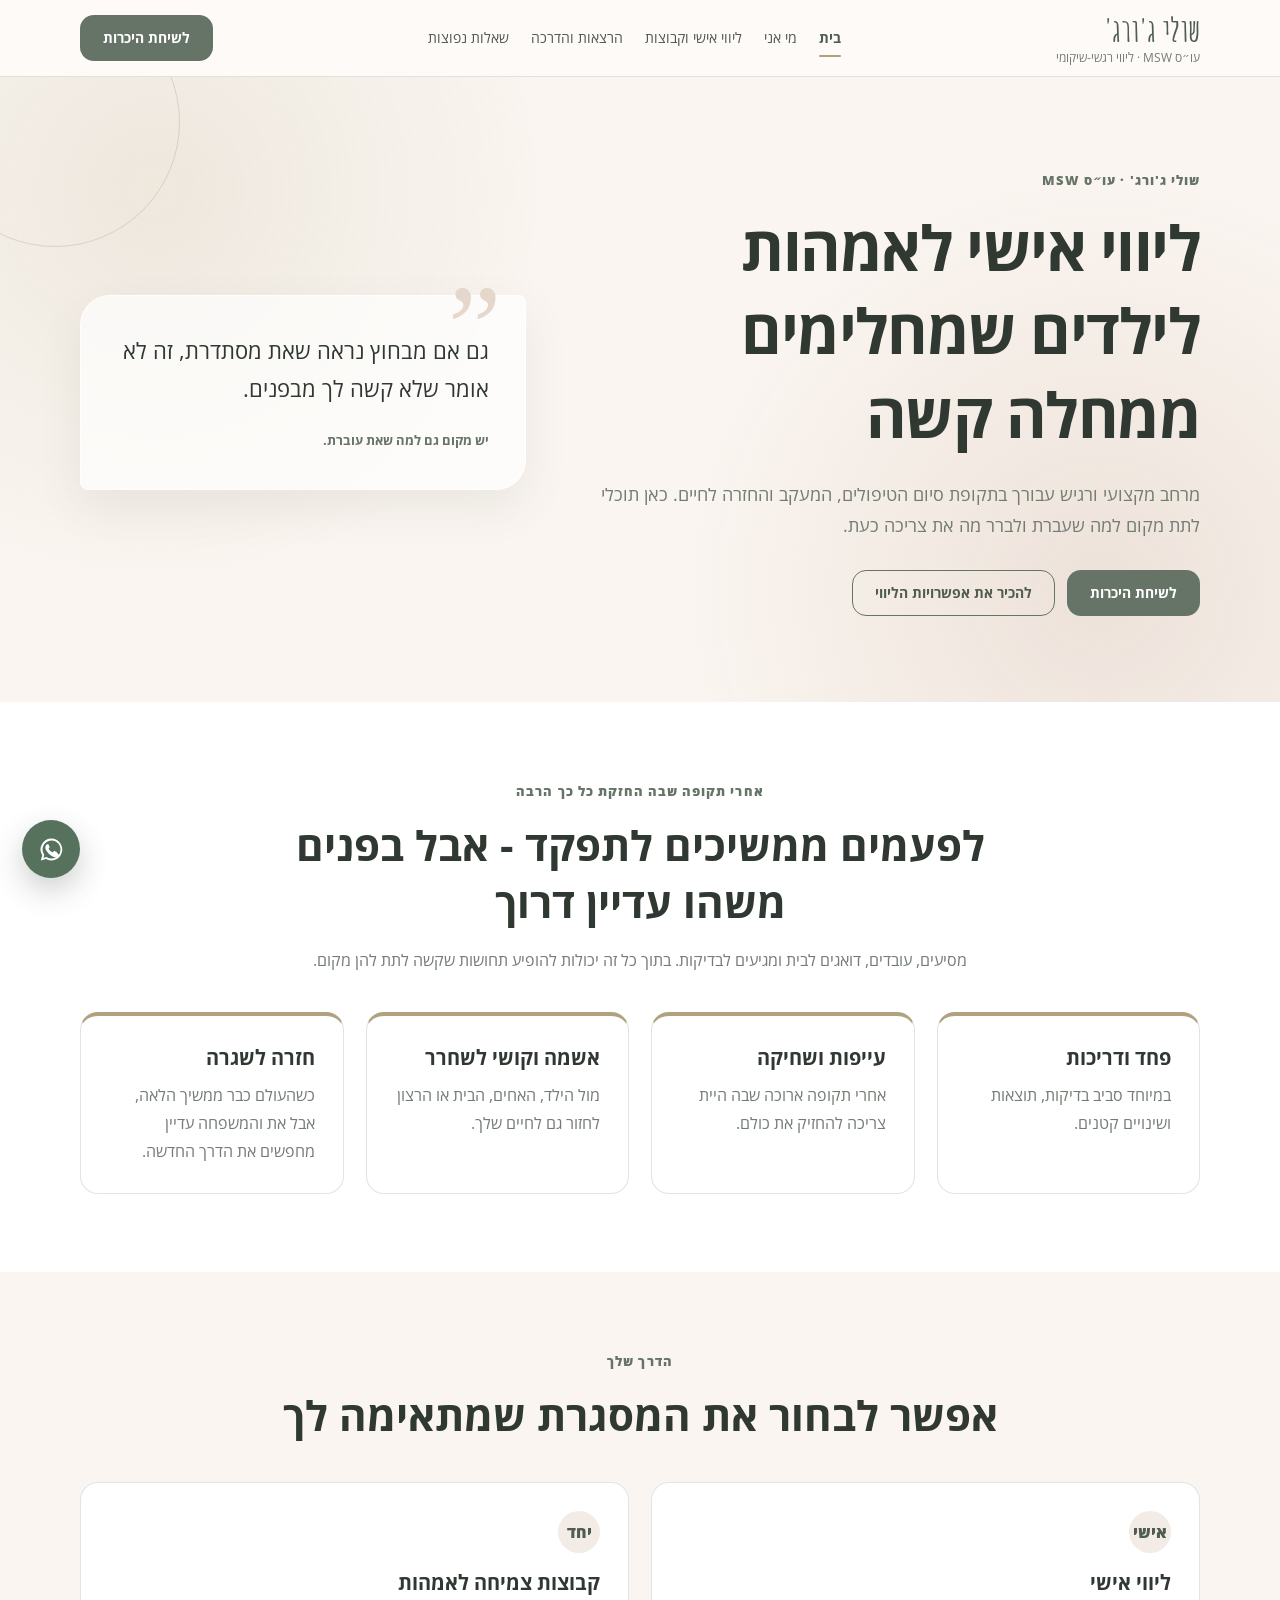
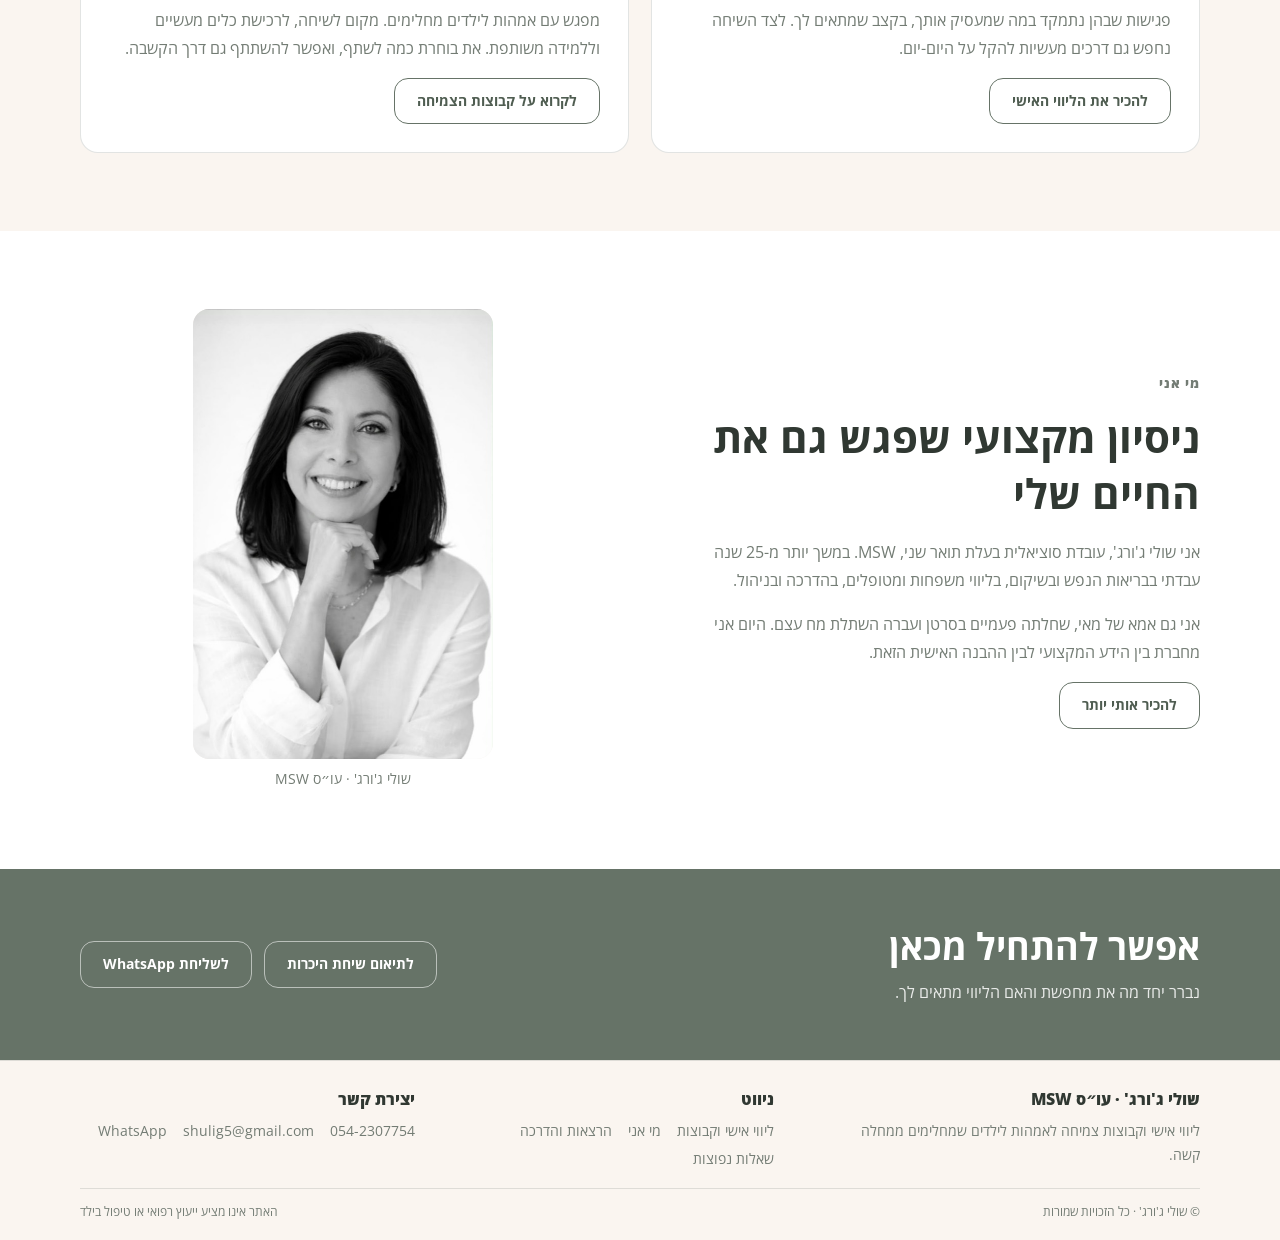
==== commit 214888e1: "Remove numbers from homepage concern cards" ====
--- a/index.html
+++ b/index.html
@@ -14,7 +14,7 @@
     <meta name="twitter:title" content="שולי ג'ורג' | ליווי אישי וקבוצות צמיחה לאמהות" />
     <meta name="twitter:description" content="ליווי אישי וקבוצות צמיחה לאמהות לילדים שמחלימים ממחלה קשה. שולי ג'ורג', עו״ס MSW, מציעה מרחב רגשי-שיקומי בתקופת סיום הטיפולים והחזרה לחיים." />
     <link rel="icon" href="favicon.svg" />
-    <link rel="stylesheet" href="styles.css?v=portrait-compact-cards" />
+    <link rel="stylesheet" href="styles.css?v=cards-without-numbers" />
     <script type="application/ld+json">{"@context":"https://schema.org","@type":"WebPage","name":"שולי ג'ורג' | ליווי אישי וקבוצות צמיחה לאמהות","description":"ליווי אישי וקבוצות צמיחה לאמהות לילדים שמחלימים ממחלה קשה. שולי ג'ורג', עו״ס MSW, מציעה מרחב רגשי-שיקומי בתקופת סיום הטיפולים והחזרה לחיים.","inLanguage":"he","author":{"@type":"Person","name":"שולי ג'ורג'","jobTitle":"עובדת סוציאלית MSW","telephone":"+972542307754","email":"shulig5@gmail.com","knowsLanguage":"he"}}</script>
   </head>
   <body>
@@ -69,10 +69,10 @@
             <p>מסיעים, עובדים, דואגים לבית ומגיעים לבדיקות. בתוך כל זה יכולות להופיע תחושות שקשה לתת להן מקום.</p>
           </div>
           <div class="grid-4 concern-cards">
-            <article class="card card-accent aos"><span class="number">01</span><h3>פחד ודריכות</h3><p>במיוחד סביב בדיקות, תוצאות ושינויים קטנים.</p></article>
-            <article class="card card-accent aos"><span class="number">02</span><h3>עייפות ושחיקה</h3><p>אחרי תקופה ארוכה שבה היית צריכה להחזיק את כולם.</p></article>
-            <article class="card card-accent aos"><span class="number">03</span><h3>אשמה וקושי לשחרר</h3><p>מול הילד, האחים, הבית או הרצון לחזור גם לחיים שלך.</p></article>
-            <article class="card card-accent aos"><span class="number">04</span><h3>חזרה לשגרה</h3><p>כשהעולם כבר ממשיך הלאה, אבל את והמשפחה עדיין מחפשים את הדרך החדשה.</p></article>
+            <article class="card card-accent aos"><h3>פחד ודריכות</h3><p>במיוחד סביב בדיקות, תוצאות ושינויים קטנים.</p></article>
+            <article class="card card-accent aos"><h3>עייפות ושחיקה</h3><p>אחרי תקופה ארוכה שבה היית צריכה להחזיק את כולם.</p></article>
+            <article class="card card-accent aos"><h3>אשמה וקושי לשחרר</h3><p>מול הילד, האחים, הבית או הרצון לחזור גם לחיים שלך.</p></article>
+            <article class="card card-accent aos"><h3>חזרה לשגרה</h3><p>כשהעולם כבר ממשיך הלאה, אבל את והמשפחה עדיין מחפשים את הדרך החדשה.</p></article>
           </div>
         </div>
       </section>
--- a/styles.css
+++ b/styles.css
@@ -228,8 +228,7 @@
   .footer-bottom { gap: 2px; padding-top: 8px; padding-left: 60px; }
   .portrait { max-width: 250px; }
   .concern-cards { gap: 10px; }
-  .concern-cards .card { display: grid; grid-template-columns: 30px minmax(0, 1fr); align-items: center; gap: 4px 10px; padding: 12px 14px; border-top-width: 2px; border-radius: 14px; }
-  .concern-cards .number { width: 30px; height: 30px; margin: 0; font-size: 13px; }
+  .concern-cards .card { display: grid; grid-template-columns: minmax(0, 1fr); align-items: center; gap: 4px 10px; padding: 12px 14px; border-top-width: 2px; border-radius: 14px; }
   .concern-cards h3 { margin: 0; font-size: 17px; }
   .concern-cards p { grid-column: 1 / -1; margin: 0; font-size: 14px; line-height: 1.55; }
 }
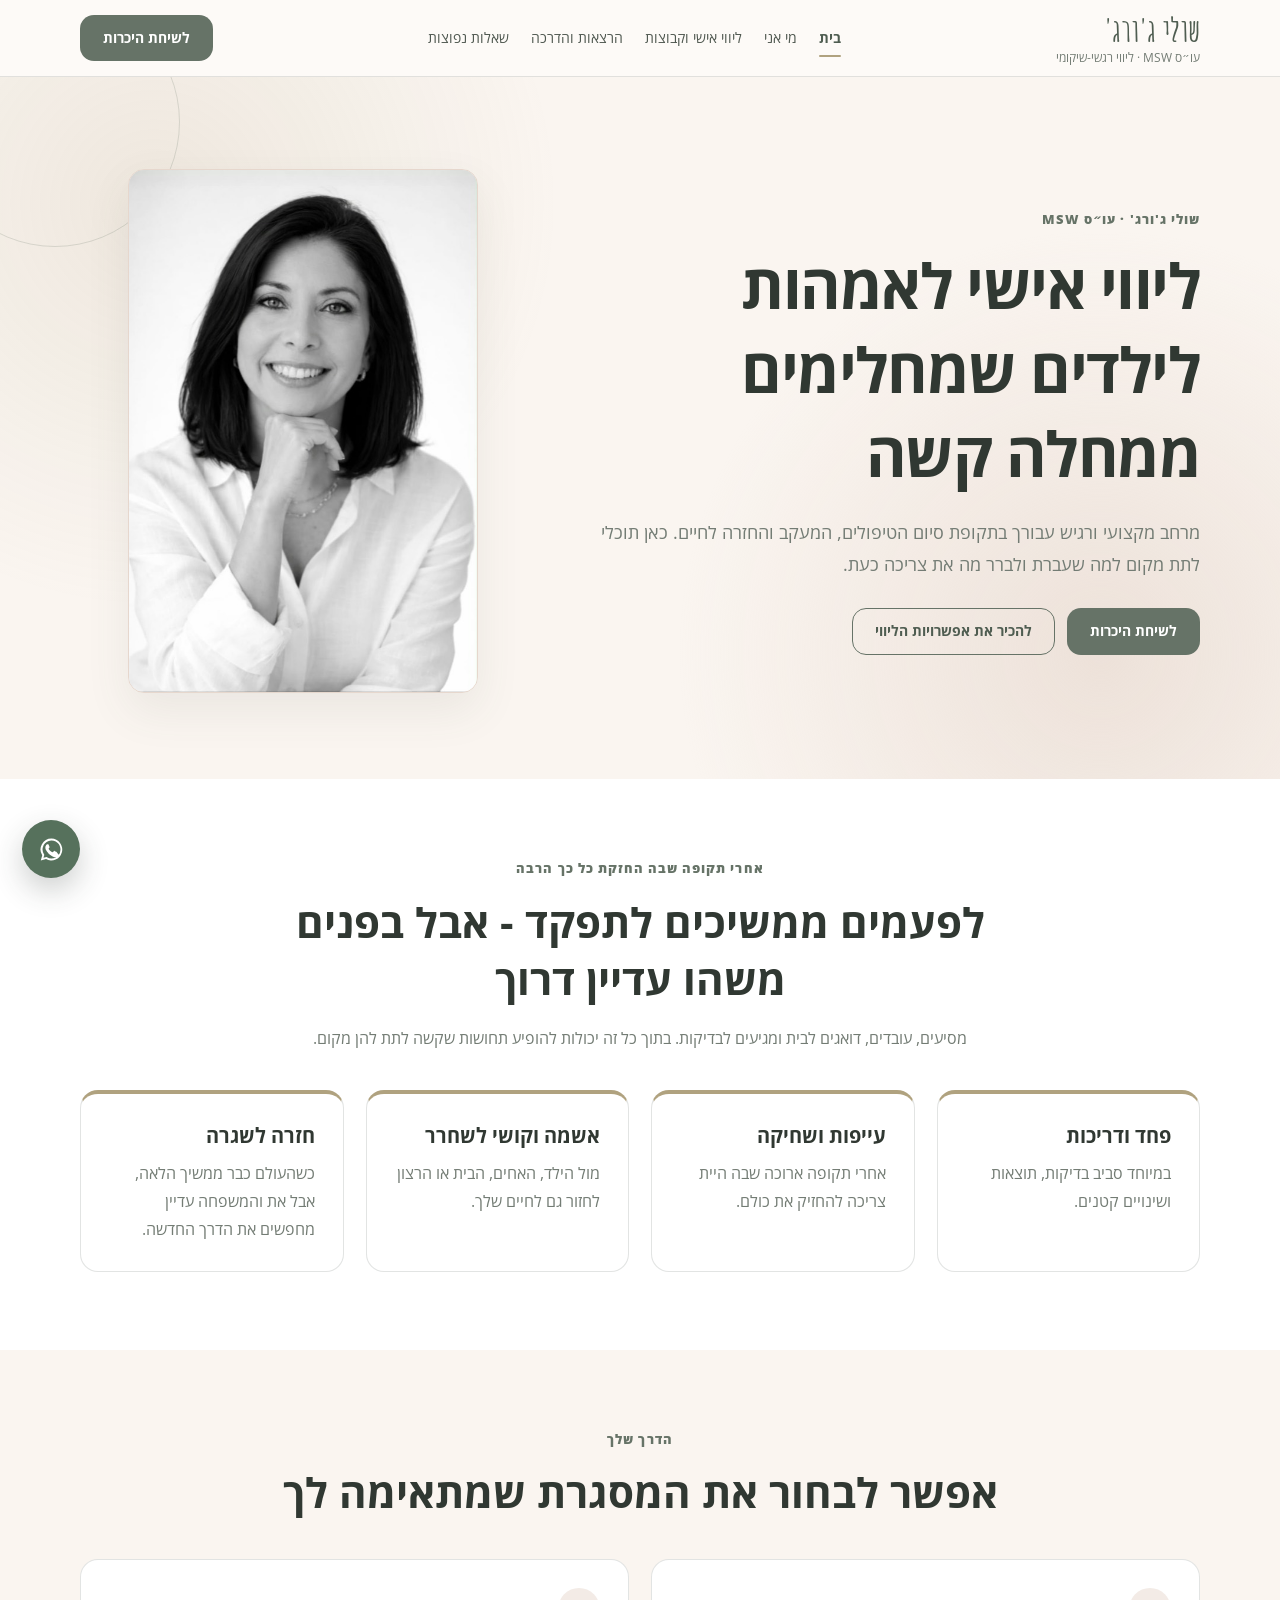
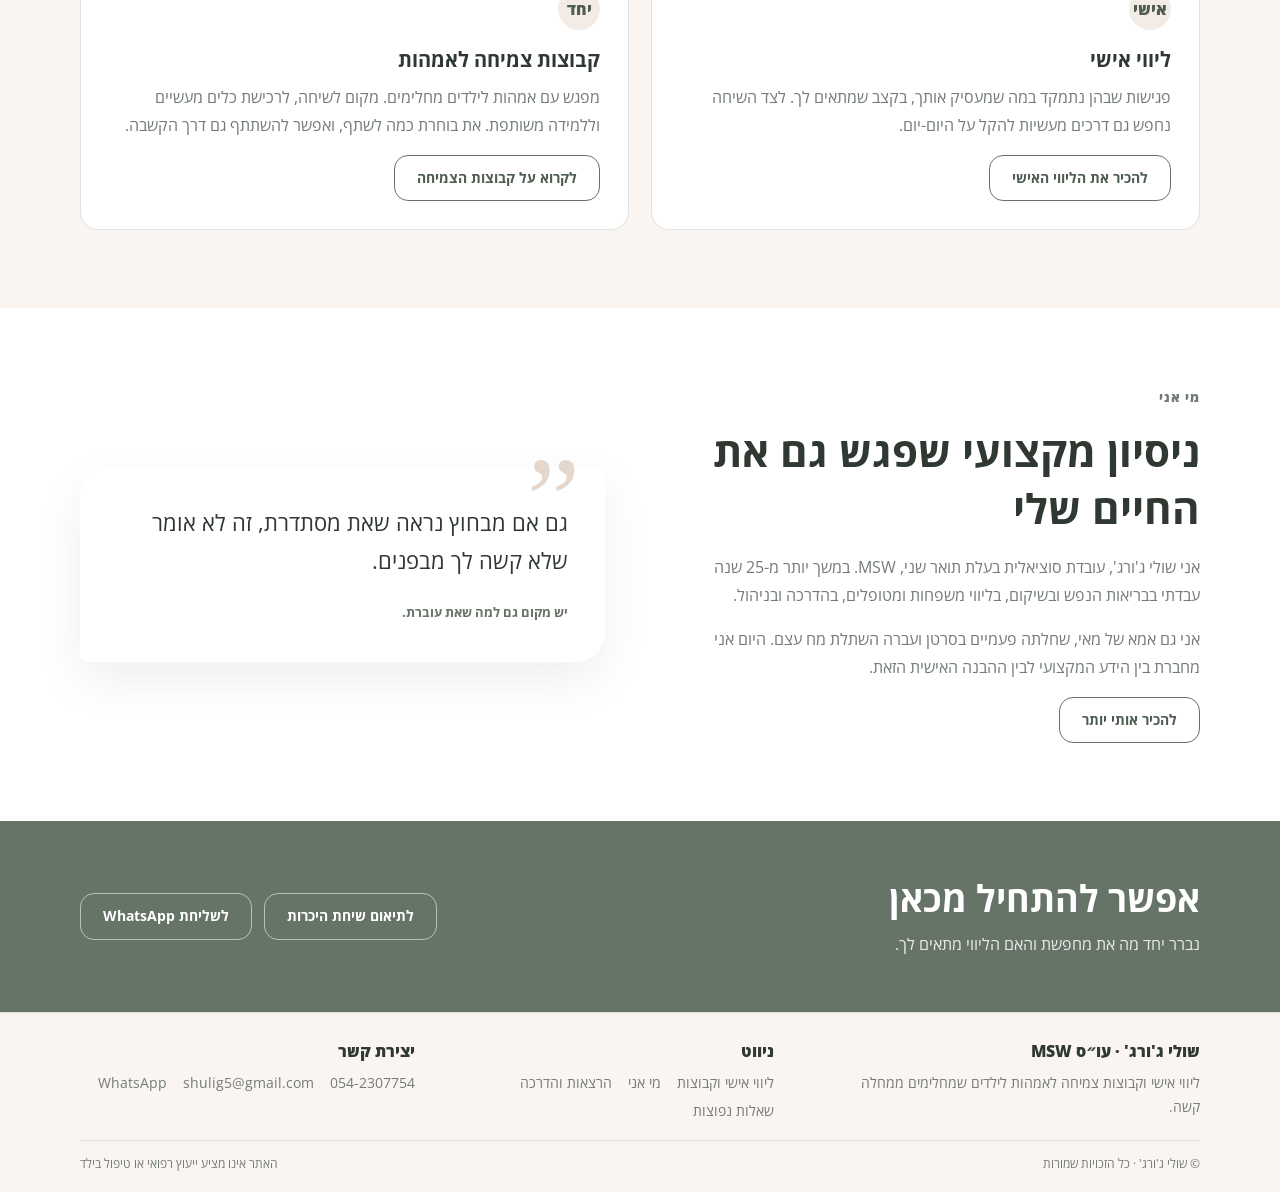
==== commit 7e5aeaa6: "Restore homepage hero portrait and update personal mission text" ====
--- a/index.html
+++ b/index.html
@@ -14,7 +14,7 @@
     <meta name="twitter:title" content="שולי ג'ורג' | ליווי אישי וקבוצות צמיחה לאמהות" />
     <meta name="twitter:description" content="ליווי אישי וקבוצות צמיחה לאמהות לילדים שמחלימים ממחלה קשה. שולי ג'ורג', עו״ס MSW, מציעה מרחב רגשי-שיקומי בתקופת סיום הטיפולים והחזרה לחיים." />
     <link rel="icon" href="favicon.svg" />
-    <link rel="stylesheet" href="styles.css?v=cards-without-numbers" />
+    <link rel="stylesheet" href="styles.css?v=hero-mission" />
     <script type="application/ld+json">{"@context":"https://schema.org","@type":"WebPage","name":"שולי ג'ורג' | ליווי אישי וקבוצות צמיחה לאמהות","description":"ליווי אישי וקבוצות צמיחה לאמהות לילדים שמחלימים ממחלה קשה. שולי ג'ורג', עו״ס MSW, מציעה מרחב רגשי-שיקומי בתקופת סיום הטיפולים והחזרה לחיים.","inLanguage":"he","author":{"@type":"Person","name":"שולי ג'ורג'","jobTitle":"עובדת סוציאלית MSW","telephone":"+972542307754","email":"shulig5@gmail.com","knowsLanguage":"he"}}</script>
   </head>
   <body>
@@ -45,7 +45,7 @@
     <main id="main">
       <section class="hero">
         <div class="container hero-grid">
-          <div class="aos">
+          <div class="hero-intro">
             <p class="eyebrow">שולי ג'ורג' · עו״ס MSW</p>
             <h1>ליווי אישי לאמהות לילדים שמחלימים ממחלה קשה</h1>
             <p class="hero-copy">מרחב מקצועי ורגיש עבורך בתקופת סיום הטיפולים, המעקב והחזרה לחיים. כאן תוכלי לתת מקום למה שעברת ולברר מה את צריכה כעת.</p>
@@ -54,10 +54,9 @@
               <a class="button button-secondary" href="support.html">להכיר את אפשרויות הליווי</a>
             </div>
           </div>
-          <aside class="hero-card aos" aria-label="מסר אישי">
-            <p>גם אם מבחוץ נראה שאת מסתדרת, זה לא אומר שלא קשה לך מבפנים.</p>
-            <small>יש מקום גם למה שאת עוברת.</small>
-          </aside>
+          <figure class="portrait hero-portrait">
+            <div class="portrait-crop"><img src="assets/shuli-george-portrait.jpg" alt="שולי ג'ורג', עובדת סוציאלית MSW, בתצלום שחור לבן" width="590" height="1280" fetchpriority="high" decoding="async" /></div>
+          </figure>
         </div>
       </section>
 
@@ -106,10 +105,10 @@
             <p>אני גם אמא של מאי, שחלתה פעמיים בסרטן ועברה השתלת מח עצם. היום אני מחברת בין הידע המקצועי לבין ההבנה האישית הזאת.</p>
             <a class="button button-secondary" href="about.html">להכיר אותי יותר</a>
           </div>
-          <figure class="portrait aos">
-            <div class="portrait-crop"><img src="assets/shuli-george-portrait.jpg" alt="שולי ג'ורג', עובדת סוציאלית MSW, בתצלום שחור לבן" width="590" height="1280" loading="lazy" decoding="async" /></div>
-            <figcaption>שולי ג'ורג' · עו״ס MSW</figcaption>
-          </figure>
+          <aside class="hero-card aos" aria-label="מסר אישי">
+            <p>גם אם מבחוץ נראה שאת מסתדרת, זה לא אומר שלא קשה לך מבפנים.</p>
+            <small>יש מקום גם למה שאת עוברת.</small>
+          </aside>
         </div>
       </section>
 
--- a/styles.css
+++ b/styles.css
@@ -133,6 +133,8 @@
 .portrait-crop { position: relative; aspect-ratio: 590 / 884; overflow: hidden; border-radius: 16px; background: var(--cream); }
 .portrait-crop img { position: absolute; top: -22.3982%; left: 0; width: 100%; height: auto; }
 .portrait figcaption { margin-top: 8px; text-align: center; color: var(--muted); font-size: 14px; }
+.hero .hero-portrait { width: min(100%, 350px); max-width: none; }
+.hero-portrait .portrait-crop { box-shadow: var(--shadow); border: 1px solid var(--rose-beige); }
 .quote-panel, .highlight-panel { padding: 38px; border-radius: 26px 8px 26px 8px; background: var(--rose-beige-soft); }
 .highlight-panel { background: var(--sage); color: var(--white); }
 .highlight-panel h2, .highlight-panel h3, .highlight-panel p, .highlight-panel li { color: var(--white); }
@@ -200,13 +202,23 @@
   .hero-grid, .split, .contact-grid { grid-template-columns: 1fr; gap: 42px; }
   .grid-4 { grid-template-columns: repeat(2, 1fr); }
   .footer-grid { grid-template-columns: 1.2fr 1fr; }
+  .hero-intro { display: contents; }
+  .hero-grid { gap: 18px; text-align: center; }
+  .hero-intro .eyebrow { grid-row: 1; margin: 0; }
+  .hero-intro h1 { grid-row: 2; margin: 0 auto; max-width: 650px; }
+  .hero .hero-portrait { grid-row: 3; width: 200px; }
+  .hero-intro .hero-copy { grid-row: 4; margin: 0 auto; }
+  .hero-intro .hero-actions { grid-row: 5; justify-content: center; }
 }
 @media (max-width: 700px) {
   .container, .narrow { width: min(100% - 30px, var(--max)); }
   .brand-name { font-size: 27px; }
   .brand-role { font-size: 10px; }
-  .hero { padding: 64px 0 58px; }
-  .hero-grid { gap: 34px; }
+  .hero { padding: 30px 0 36px; }
+  .hero-grid { gap: 16px; }
+  .hero-intro h1 { font-size: clamp(28px, 7.5vw, 36px); }
+  .hero .hero-portrait { width: 170px; }
+  .hero-intro .hero-copy { font-size: 16px; line-height: 1.65; }
   .hero-card { padding: 28px; }
   .hero-card p { font-size: 19px; }
   .page-hero { padding: 54px 0 48px; }
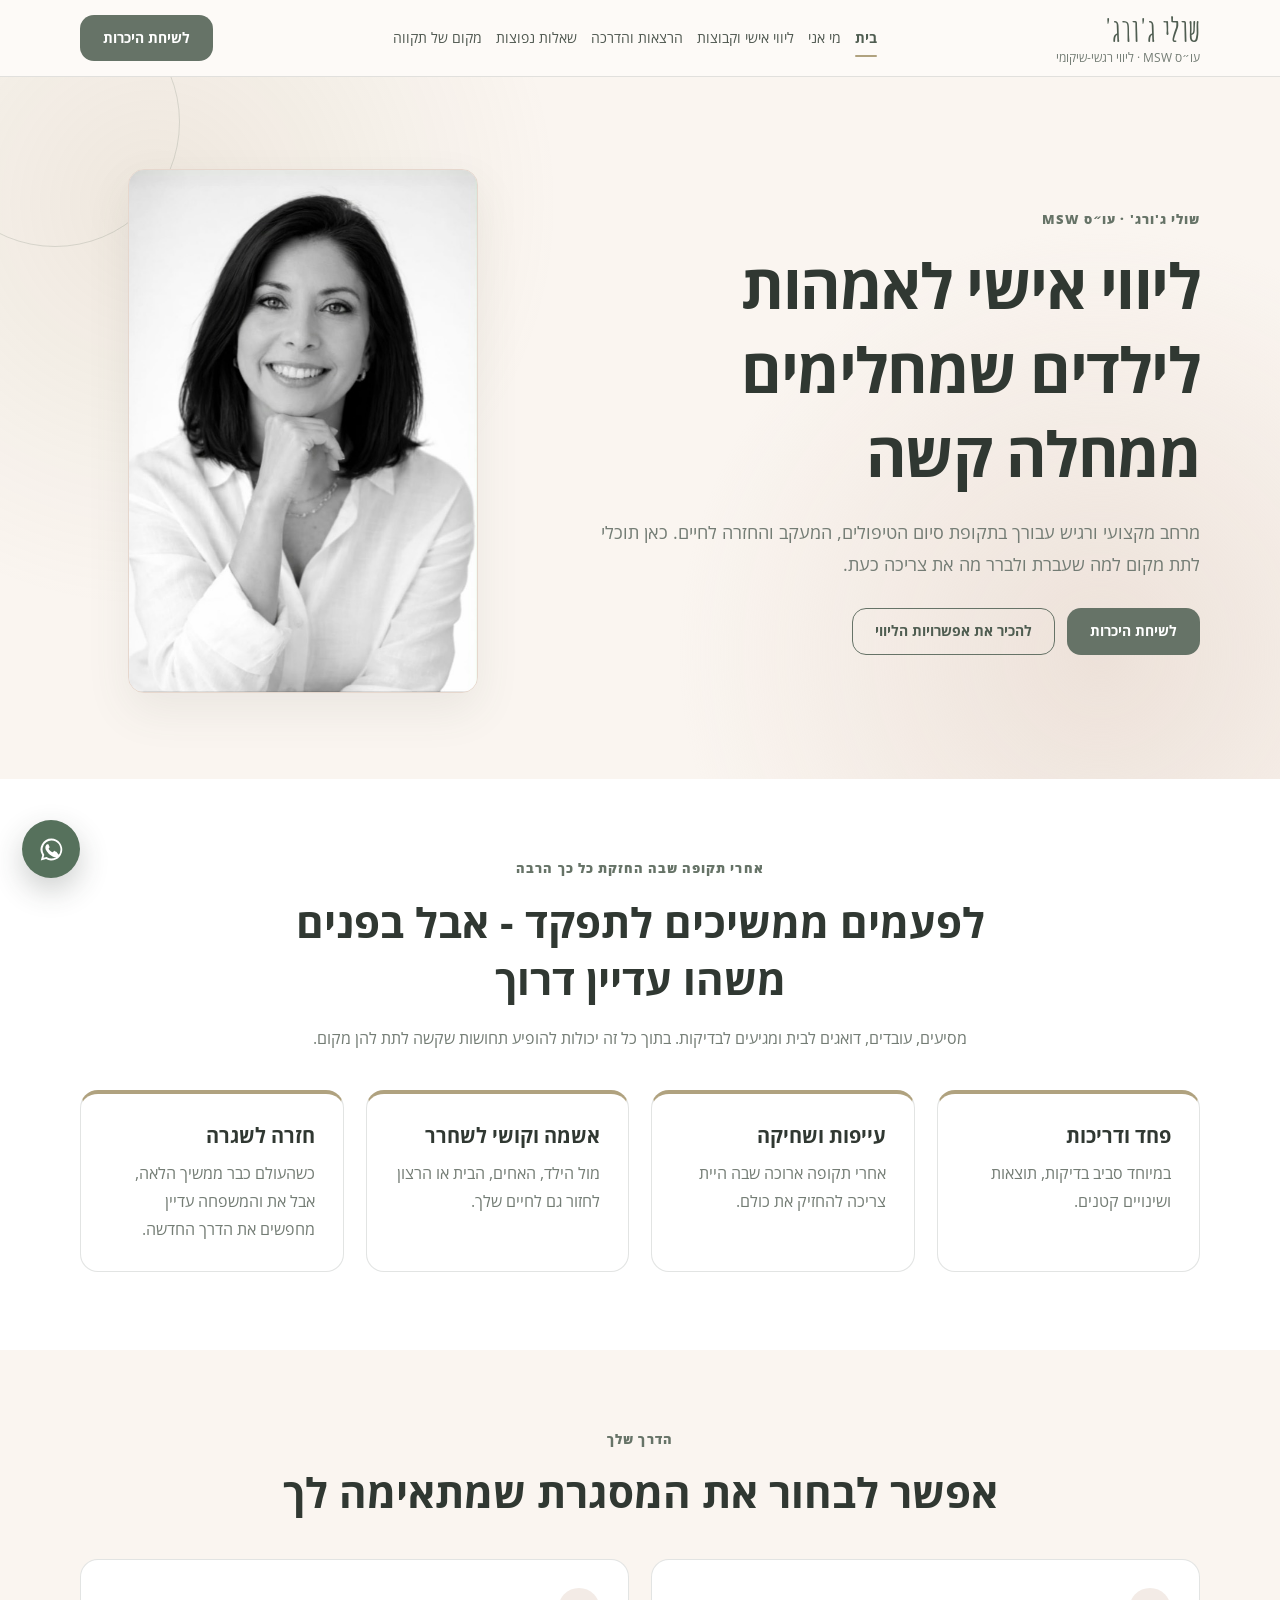
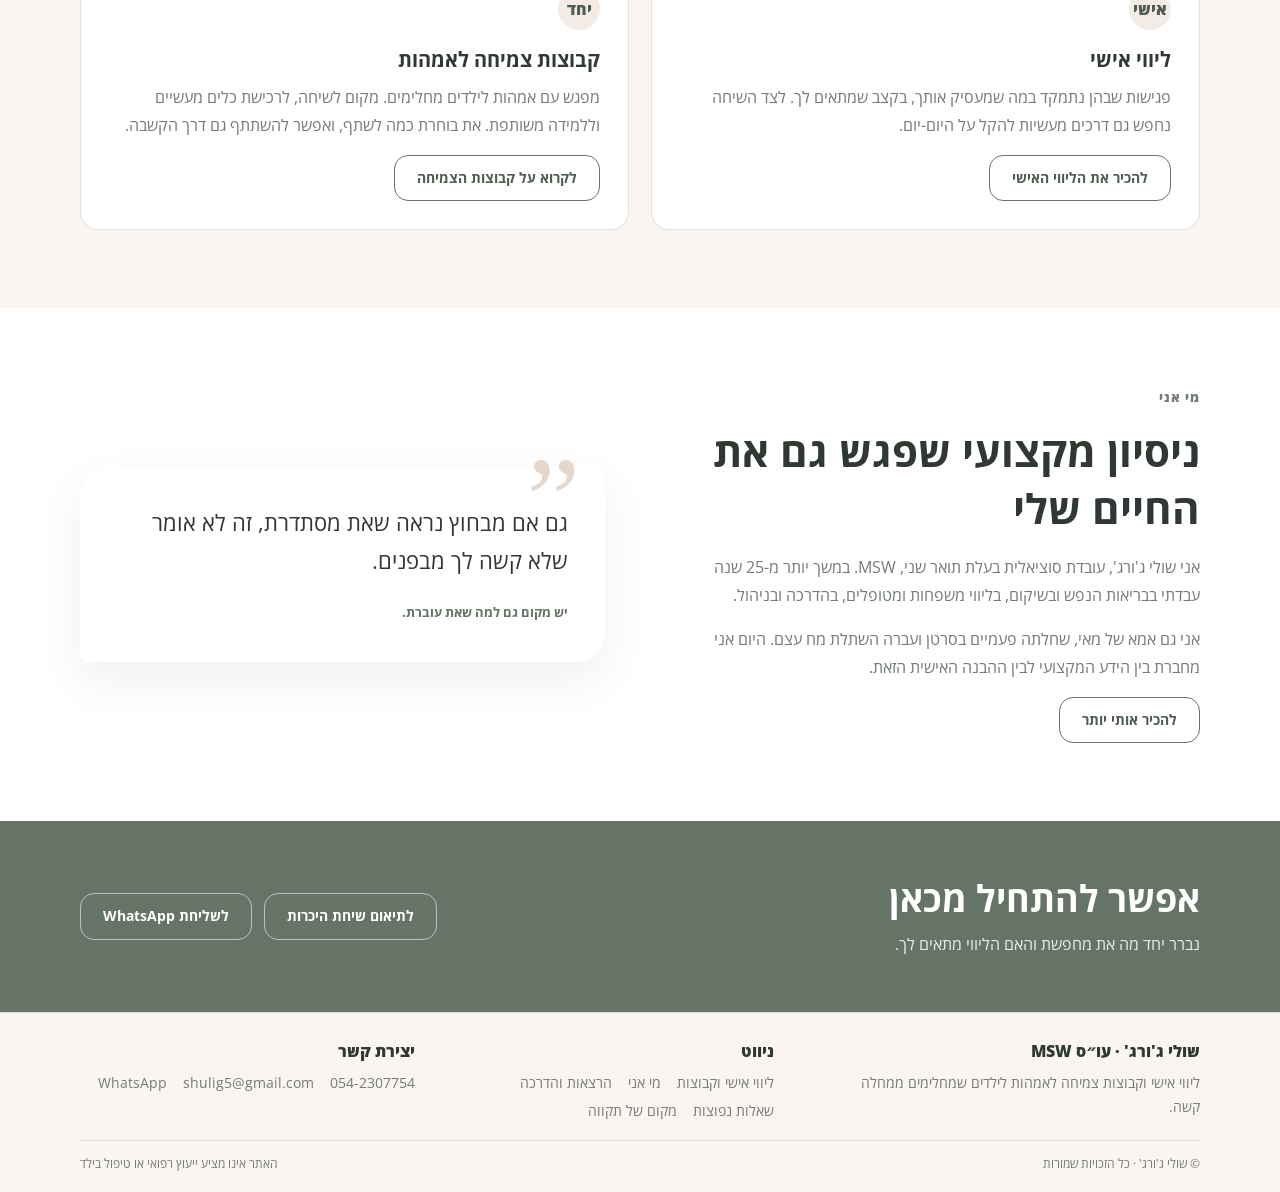
==== commit 13672ce2: "Add place of hope page with WhatsApp channel and reflection prompts" ====
--- a/index.html
+++ b/index.html
@@ -14,7 +14,7 @@
     <meta name="twitter:title" content="שולי ג'ורג' | ליווי אישי וקבוצות צמיחה לאמהות" />
     <meta name="twitter:description" content="ליווי אישי וקבוצות צמיחה לאמהות לילדים שמחלימים ממחלה קשה. שולי ג'ורג', עו״ס MSW, מציעה מרחב רגשי-שיקומי בתקופת סיום הטיפולים והחזרה לחיים." />
     <link rel="icon" href="favicon.svg" />
-    <link rel="stylesheet" href="styles.css?v=hero-mission" />
+    <link rel="stylesheet" href="styles.css?v=hope-page" />
     <script type="application/ld+json">{"@context":"https://schema.org","@type":"WebPage","name":"שולי ג'ורג' | ליווי אישי וקבוצות צמיחה לאמהות","description":"ליווי אישי וקבוצות צמיחה לאמהות לילדים שמחלימים ממחלה קשה. שולי ג'ורג', עו״ס MSW, מציעה מרחב רגשי-שיקומי בתקופת סיום הטיפולים והחזרה לחיים.","inLanguage":"he","author":{"@type":"Person","name":"שולי ג'ורג'","jobTitle":"עובדת סוציאלית MSW","telephone":"+972542307754","email":"shulig5@gmail.com","knowsLanguage":"he"}}</script>
   </head>
   <body>
@@ -30,7 +30,7 @@
           <a href="about.html">מי אני</a>
           <a href="support.html">ליווי אישי וקבוצות</a>
           <a href="organizations.html">הרצאות והדרכה</a>
-          <a href="faq.html">שאלות נפוצות</a>
+          <a href="faq.html">שאלות נפוצות</a><a href="hope.html">מקום של תקווה</a>
         </nav>
         <div class="header-actions">
           <a class="button button-primary" href="tel:+972542307754">לשיחת היכרות</a>
@@ -38,7 +38,7 @@
         </div>
       </div>
       <nav class="mobile-nav" id="mobile-nav" aria-label="ניווט לנייד" data-mobile-menu>
-        <a href="index.html" aria-current="page">בית</a><a href="about.html">מי אני</a><a href="support.html">ליווי אישי וקבוצות</a><a href="organizations.html">הרצאות והדרכת צוותים</a><a href="faq.html">שאלות נפוצות</a><a class="button button-primary" href="tel:+972542307754">לשיחת היכרות</a>
+        <a href="index.html" aria-current="page">בית</a><a href="about.html">מי אני</a><a href="support.html">ליווי אישי וקבוצות</a><a href="organizations.html">הרצאות והדרכת צוותים</a><a href="faq.html">שאלות נפוצות</a><a href="hope.html">מקום של תקווה</a><a class="button button-primary" href="tel:+972542307754">לשיחת היכרות</a>
       </nav>
     </header>
 
@@ -124,7 +124,7 @@
       <div class="container">
         <div class="footer-grid">
           <div><p class="footer-title">שולי ג'ורג' · עו״ס MSW</p><p class="footer-text">ליווי אישי וקבוצות צמיחה לאמהות לילדים שמחלימים ממחלה קשה.</p></div>
-          <div><p class="footer-title">ניווט</p><div class="footer-links"><a href="support.html">ליווי אישי וקבוצות</a><a href="about.html">מי אני</a><a href="organizations.html">הרצאות והדרכה</a><a href="faq.html">שאלות נפוצות</a></div></div>
+          <div><p class="footer-title">ניווט</p><div class="footer-links"><a href="support.html">ליווי אישי וקבוצות</a><a href="about.html">מי אני</a><a href="organizations.html">הרצאות והדרכה</a><a href="faq.html">שאלות נפוצות</a><a href="hope.html">מקום של תקווה</a></div></div>
           <div><p class="footer-title">יצירת קשר</p><div class="footer-links"><a href="tel:+972542307754" dir="ltr">054-2307754</a><a href="mailto:shulig5@gmail.com">shulig5@gmail.com</a><a href="https://wa.me/972542307754" target="_blank" rel="noopener noreferrer">WhatsApp</a></div></div>
         </div>
         <div class="footer-bottom"><span>© שולי ג'ורג' · כל הזכויות שמורות</span><span>האתר אינו מציע ייעוץ רפואי או טיפול בילד</span></div>
--- a/styles.css
+++ b/styles.css
@@ -70,7 +70,7 @@
 .brand { flex: 0 0 auto; display: flex; flex-direction: column; line-height: 1.1; }
 .brand-name { font-family: "Amatic SC", cursive; color: var(--sage-dark); font-size: 32px; font-weight: 700; }
 .brand-role { margin-top: 3px; color: var(--muted); font-size: 12px; }
-.desktop-nav { display: flex; align-items: center; justify-content: center; gap: 22px; }
+.desktop-nav { display: flex; align-items: center; justify-content: center; gap: 14px; }
 .desktop-nav a { position: relative; padding-block: 7px; color: var(--ink); font-size: 14px; white-space: nowrap; }
 .desktop-nav a::after { content: ""; position: absolute; right: 0; bottom: 0; width: 100%; height: 2px; border-radius: 2px; background: var(--gold); transform: scaleX(0); transform-origin: right; transition: transform .2s ease; }
 .desktop-nav a:hover::after, .desktop-nav a[aria-current="page"]::after { transform: scaleX(1); }
@@ -129,6 +129,7 @@
 .split-center { align-items: center; }
 .portrait { width: min(100%, 300px); margin: 0 auto; }
 .about-portrait-column { display: grid; gap: 24px; }
+.portrait-photo img { width: 100%; height: auto; border-radius: 16px; }
 /* Show only the photograph (y=198..1082) from the supplied 590x1280 screenshot. */
 .portrait-crop { position: relative; aspect-ratio: 590 / 884; overflow: hidden; border-radius: 16px; background: var(--cream); }
 .portrait-crop img { position: absolute; top: -22.3982%; left: 0; width: 100%; height: auto; }
@@ -187,6 +188,29 @@
 .whatsapp-float svg { width: 27px; height: 27px; fill: currentColor; }
 .aos { opacity: 0; transform: translateY(18px); transition: opacity .55s ease, transform .55s ease; }
 .aos.visible { opacity: 1; transform: translateY(0); }
+.hope-hero { padding: 64px 0 54px; background: var(--cream); text-align: center; }
+.hope-hero h1 { margin-inline: auto; color: var(--sage); }
+.hope-hero h2 { font-size: clamp(24px, 3vw, 34px); color: var(--sage); margin-bottom: 32px; }
+.hope-hero p { font-size: 18px; line-height: 1.9; }
+.hope-reflection { background: var(--cream-soft); }
+.hope-reflection .section-heading h2 { font-family: "Amatic SC", cursive; font-size: clamp(42px, 6vw, 64px); }
+.reflection-list { list-style: none; padding: 0; margin: 0; counter-reset: reflection; display: grid; gap: 16px; }
+.reflection-list li { counter-increment: reflection; position: relative; padding: 24px 80px 24px 24px; border-radius: 16px; background: var(--sage-light); }
+.reflection-list li:nth-child(2) { background: var(--rose-beige-soft); }
+.reflection-list li::before { content: counter(reflection); position: absolute; top: 24px; right: 22px; width: 38px; height: 38px; display: grid; place-items: center; background: var(--sage); color: white; border-radius: 50%; font-weight: 700; }
+.reflection-list p { margin: 0; }
+.reflection-closing { margin-top: 32px; text-align: center; }
+.reflection-closing .reflection-emphasis { font-weight: 700; font-size: 21px; }
+.reflection-signature { border-top: 1px solid var(--gold); padding-top: 20px; margin: 24px auto 4px; width: fit-content; font-weight: 700; font-size: 24px; }
+@media (max-width: 700px) {
+  .hope-hero { padding: 36px 0; }
+  .hope-hero p { font-size: 16px; }
+  .hope-hero h2 { margin-bottom: 24px; }
+  .reflection-list { gap: 12px; }
+  .reflection-list li { padding: 16px 58px 16px 16px; }
+  .reflection-list li::before { top: 16px; right: 14px; width: 30px; height: 30px; }
+  .reflection-list h3 { font-size: 18px; }
+}
 
 @media (prefers-reduced-motion: reduce) {
   *, *::before, *::after { scroll-behavior: auto !important; transition-duration: .01ms !important; }
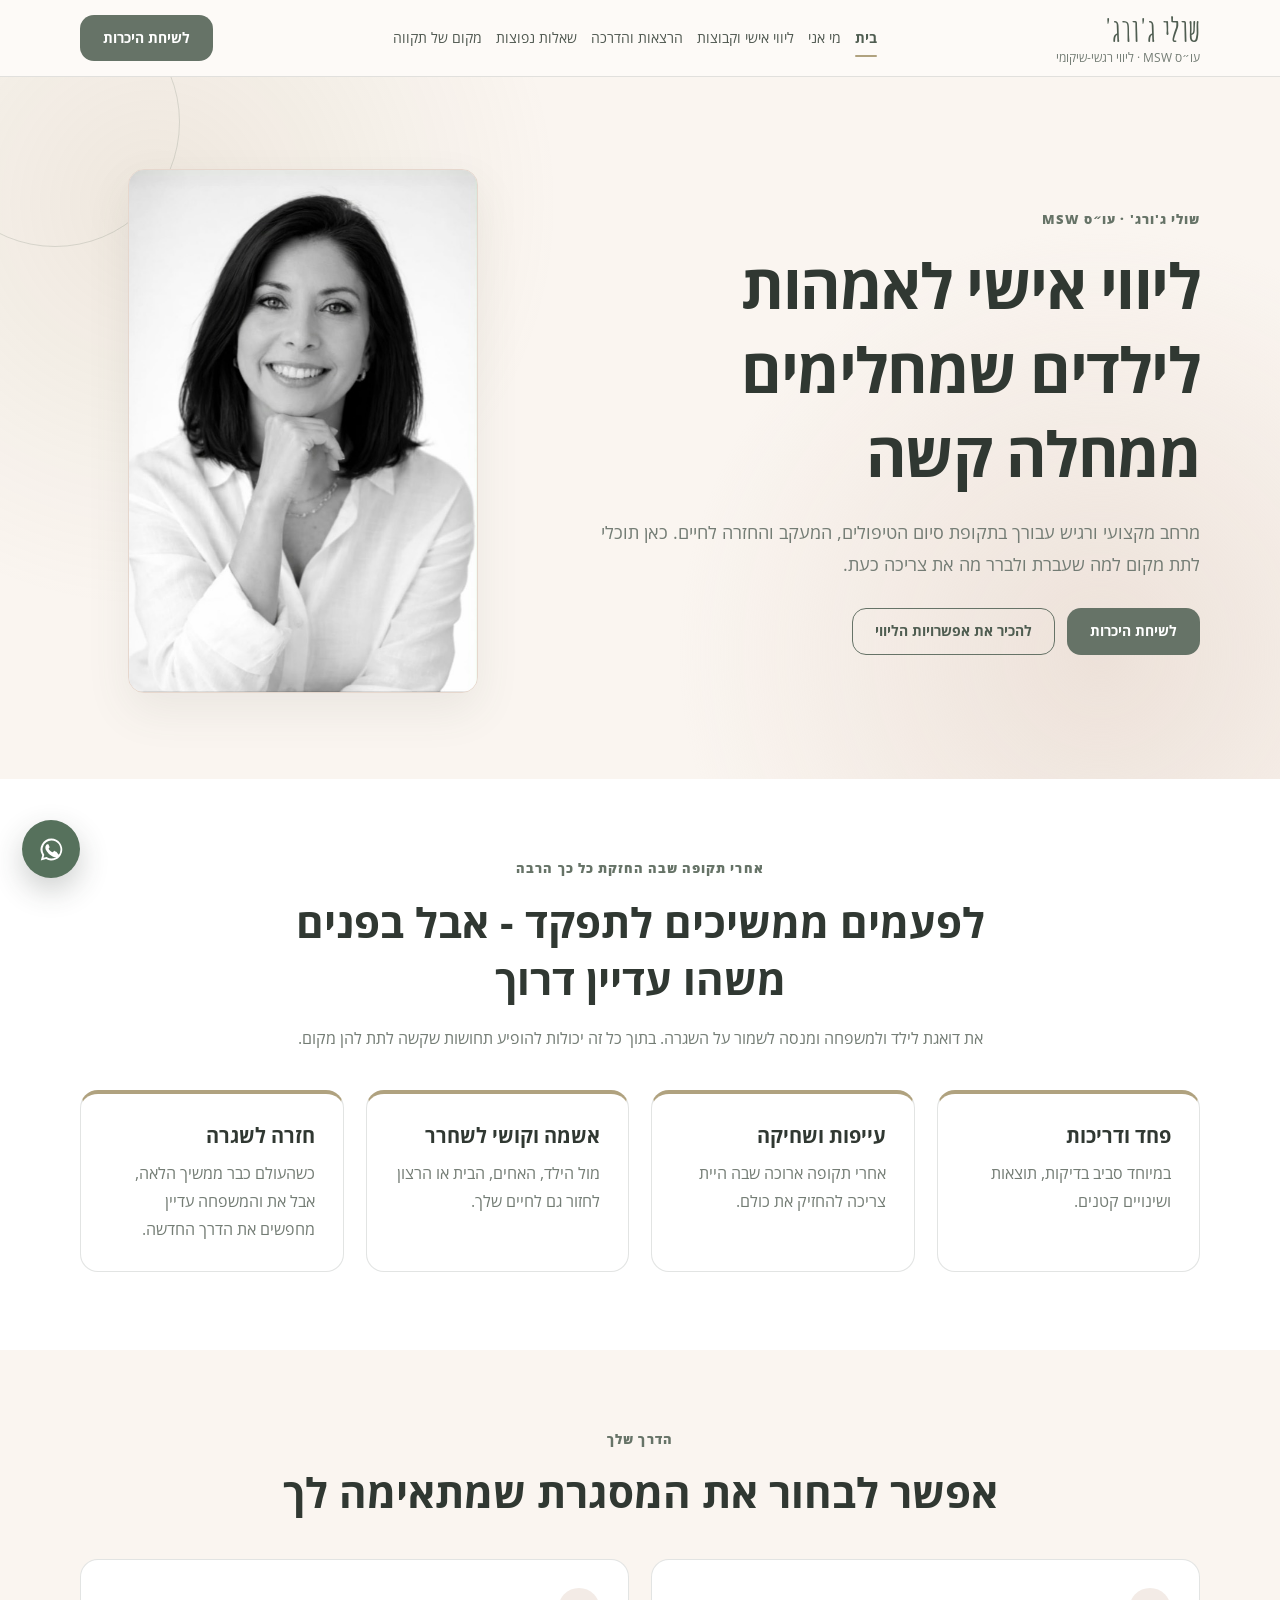
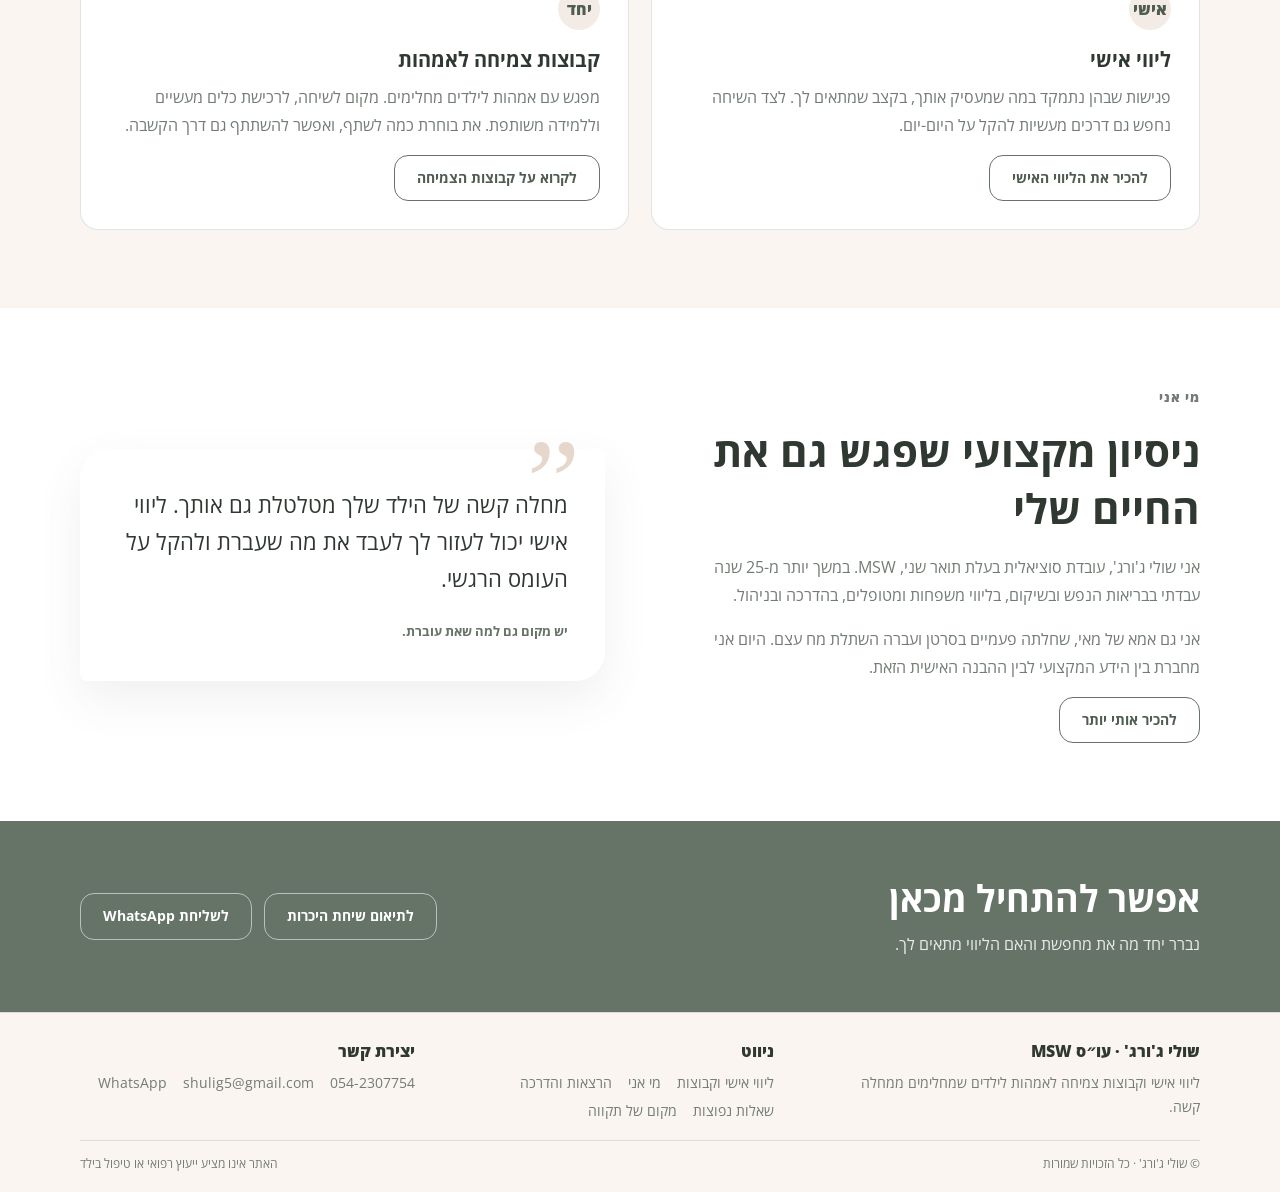
==== commit cb1d69d3: "Update homepage messaging and personal support heading" ====
--- a/index.html
+++ b/index.html
@@ -65,7 +65,7 @@
           <div class="section-heading aos">
             <p class="eyebrow">אחרי תקופה שבה החזקת כל כך הרבה</p>
             <h2>לפעמים ממשיכים לתפקד - אבל בפנים משהו עדיין דרוך</h2>
-            <p>מסיעים, עובדים, דואגים לבית ומגיעים לבדיקות. בתוך כל זה יכולות להופיע תחושות שקשה לתת להן מקום.</p>
+            <p>את דואגת לילד ולמשפחה ומנסה לשמור על השגרה. בתוך כל זה יכולות להופיע תחושות שקשה לתת להן מקום.</p>
           </div>
           <div class="grid-4 concern-cards">
             <article class="card card-accent aos"><h3>פחד ודריכות</h3><p>במיוחד סביב בדיקות, תוצאות ושינויים קטנים.</p></article>
@@ -106,7 +106,7 @@
             <a class="button button-secondary" href="about.html">להכיר אותי יותר</a>
           </div>
           <aside class="hero-card aos" aria-label="מסר אישי">
-            <p>גם אם מבחוץ נראה שאת מסתדרת, זה לא אומר שלא קשה לך מבפנים.</p>
+            <p>מחלה קשה של הילד שלך מטלטלת גם אותך. ליווי אישי יכול לעזור לך לעבד את מה שעברת ולהקל על העומס הרגשי.</p>
             <small>יש מקום גם למה שאת עוברת.</small>
           </aside>
         </div>
